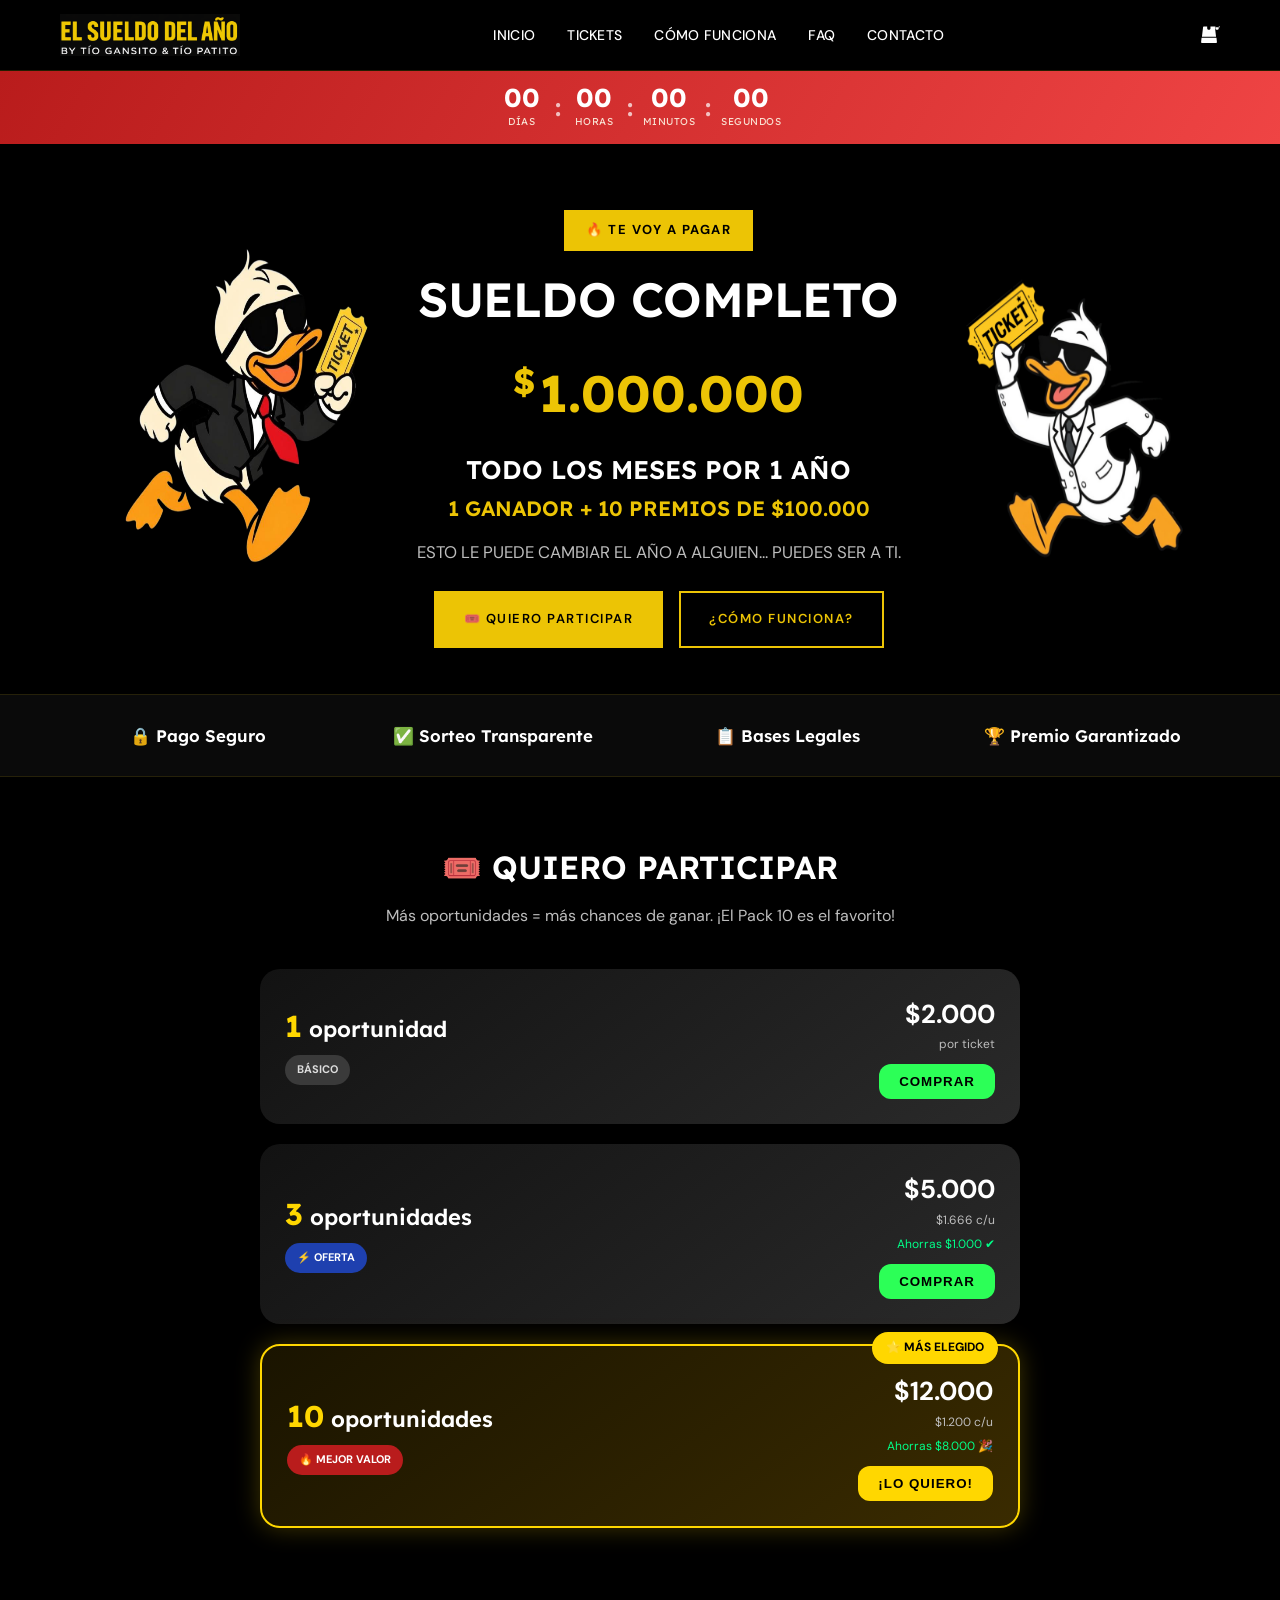
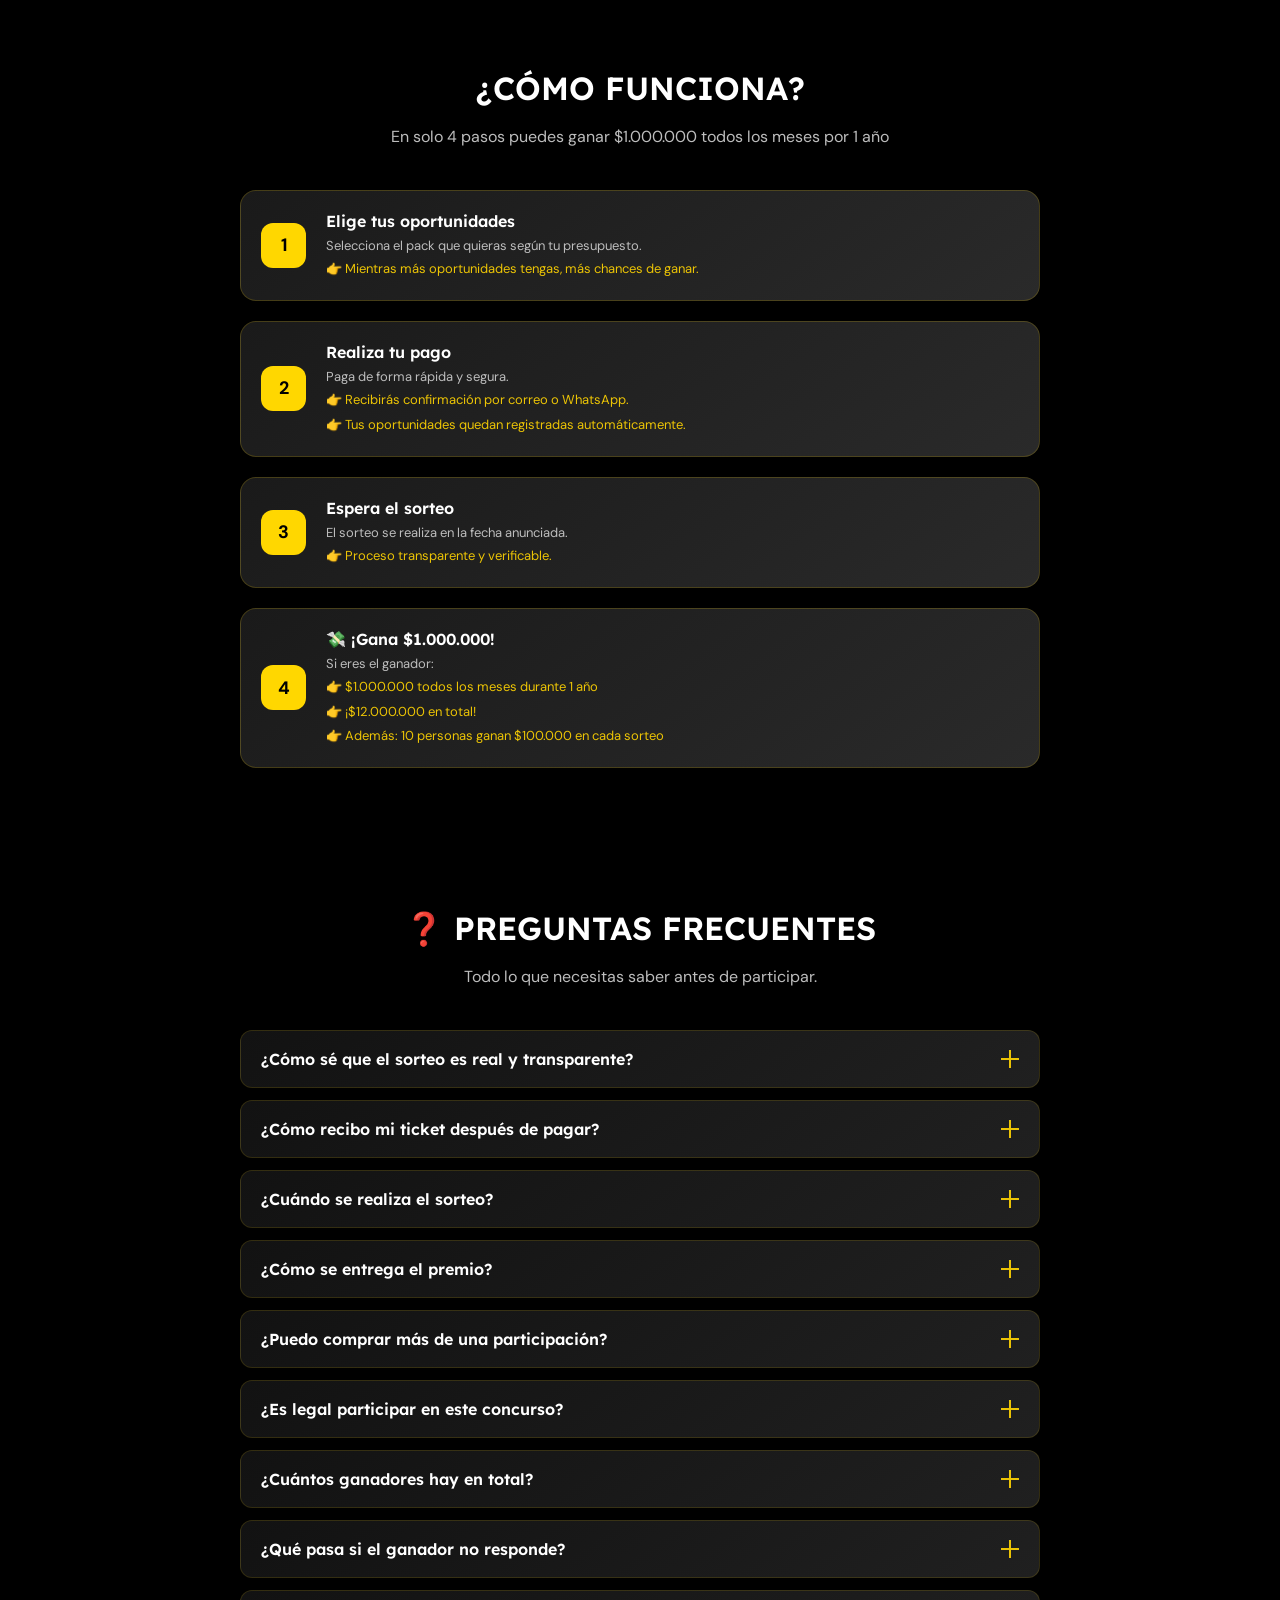
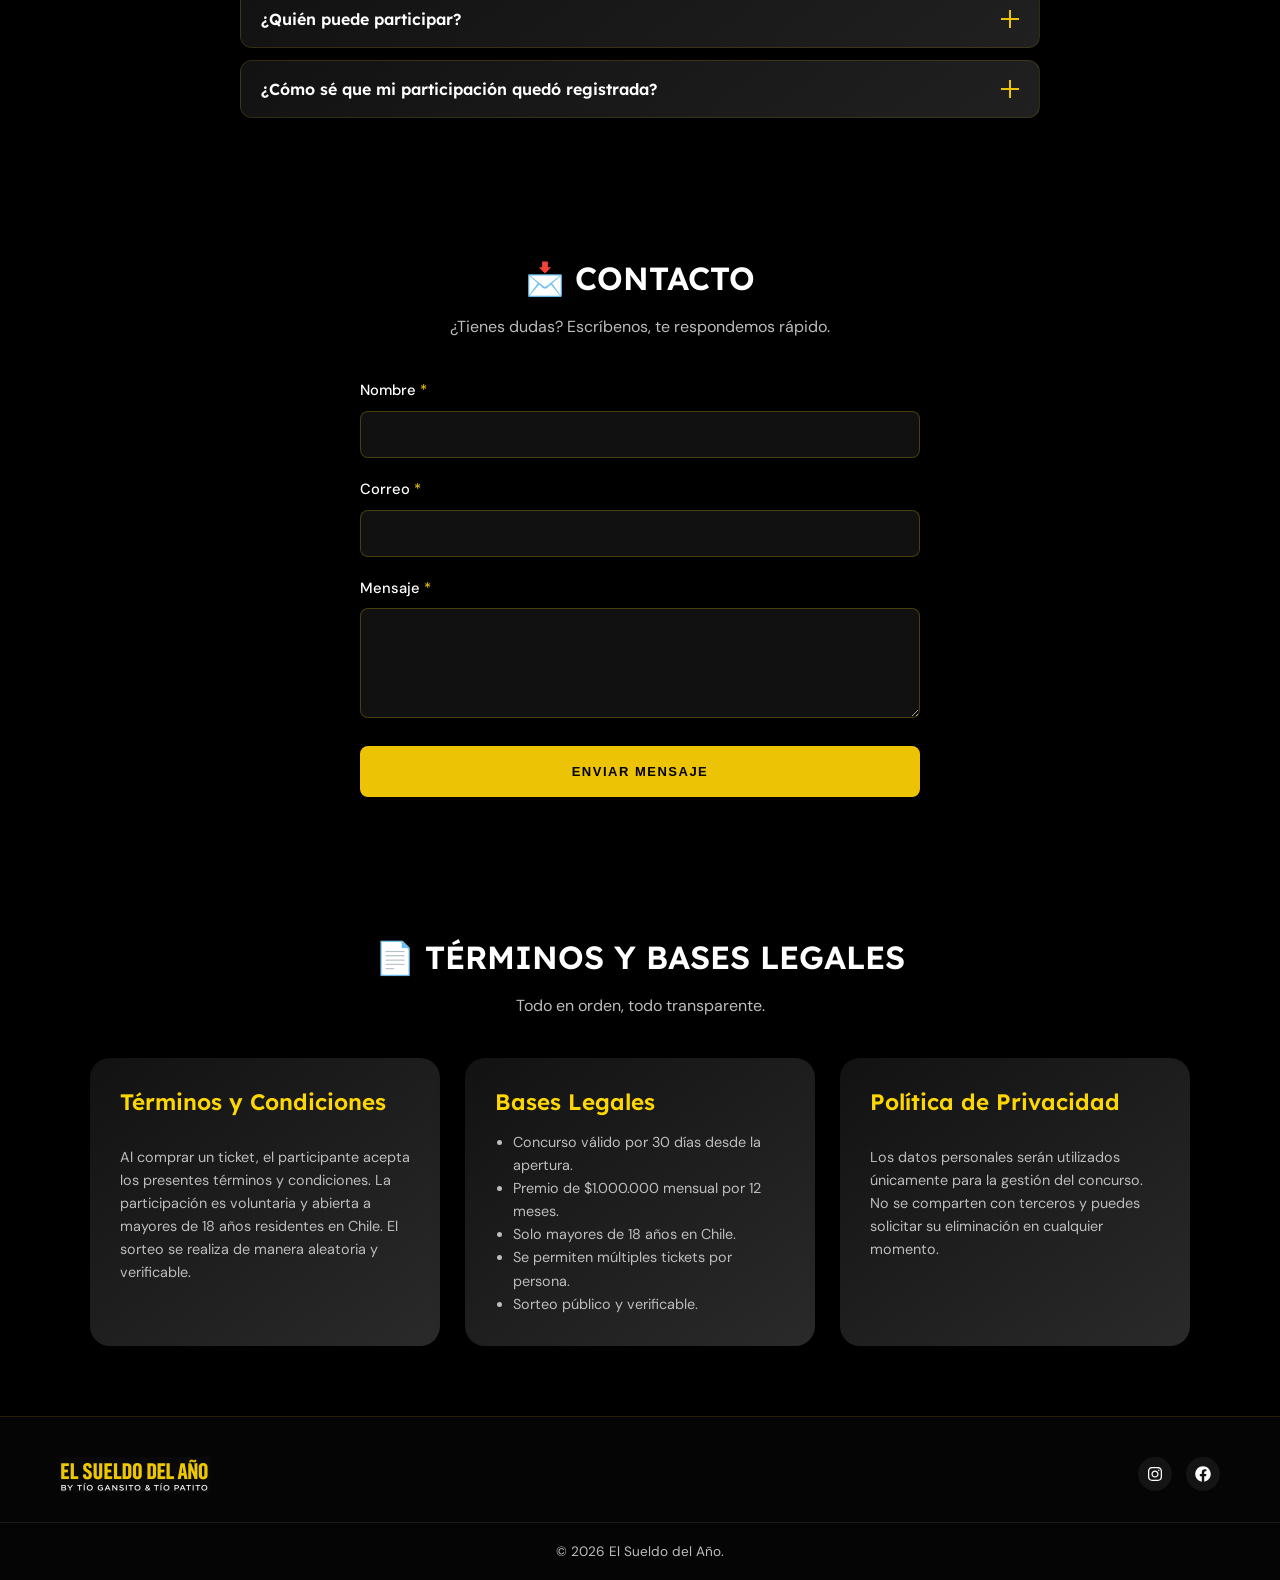
==== index.html @ c112b545 "Add static HTML clone of patoganso.cl homepage Recreates the WordPress/Elementor site (logo, mascot," ====
<!DOCTYPE html>
<html lang="es-CL">
<head>
<meta charset="UTF-8">
<meta name="viewport" content="width=device-width, initial-scale=1.0">
<title>Inicio - El Sueldo del Año | Pato Ganso</title>
<meta name="description" content="🔥 TE VOY A PAGAR SUELDO COMPLETO $1.000.000 TODOS LOS MESES POR 1 AÑO. 1 GANADOR + 10 PREMIOS DE $100.000. ESTO LE PUEDE CAMBIAR EL AÑO A ALGUIEN... PUEDES SER TÚ.">
<link rel="icon" type="image/png" sizes="32x32" href="assets/img/favicon-32.png">
<link rel="icon" type="image/png" sizes="192x192" href="assets/img/favicon.png">
<link rel="apple-touch-icon" href="assets/img/favicon.png">
<link rel="preconnect" href="https://fonts.googleapis.com">
<link rel="preconnect" href="https://fonts.gstatic.com" crossorigin>
<link href="https://fonts.googleapis.com/css2?family=DM+Sans:wght@400;500;700&family=Lexend:wght@600;700;800&display=swap" rel="stylesheet">
<link rel="stylesheet" href="assets/css/style.css">
</head>
<body>

<a class="skip-link" href="#content">Ir al contenido</a>

<div class="site" id="page">

<header class="site-header" id="masthead">
  <div class="header-inner ast-container">
    <div class="site-branding">
      <a href="#inicio" class="custom-logo-link" rel="home" aria-current="page">
        <img src="assets/img/logo.png" width="180" height="42" class="custom-logo" alt="Pato Ganso - El Sueldo del Año">
      </a>
    </div>

    <nav class="site-navigation" id="primary-navigation" aria-label="Navegación del sitio principal">
      <ul class="main-header-menu" id="primary-menu">
        <li><a href="#inicio" class="menu-link">Inicio</a></li>
        <li><a href="#ticket" class="menu-link">Tickets</a></li>
        <li><a href="#comofunciona" class="menu-link">Cómo funciona</a></li>
        <li><a href="#faq" class="menu-link">FAQ</a></li>
        <li><a href="#contacto" class="menu-link">Contacto</a></li>
      </ul>
    </nav>

    <div class="header-actions">
      <a href="#ticket" class="cart-container" aria-label="Ver carrito">
        <svg viewBox="0 0 100 100" class="cart-icon" aria-hidden="true"><path d="M84 62l2 20c0 1-.3 2-1 3-.8.8-1.7 1.2-2.8 1.2H18c-1.1 0-2-.4-2.8-1.2-.7-.9-1-1.9-1-3l2-20h67.8zM77 15l5 43H18l5-43c.1-1 .5-1.7 1.2-2.4.7-.6 1.5-.9 2.5-.9h15v7.5c0 2 .7 3.8 2.2 5.3 1.5 1.5 3.2 2.2 5.3 2.2 2 0 3.8-.7 5.3-2.2 1.5-1.5 2.2-3.2 2.2-5.3v-7.5h22.5v7.5c0 2 .7 3.8 2.2 5.3 1.5 1.5 3.2 2.2 5.3 2.2s3.8-.7 5.3-2.2c1.4-1.5 2.2-3.2 2.2-5.3v-7.5h15c1 0 1.8.3 2.5.9.6.7 1 1.4 1.1 2.4z"/></svg>
      </a>
      <button type="button" class="menu-toggle" id="menu-toggle" aria-expanded="false" aria-label="Alternar menú principal" aria-controls="primary-menu">
        <span class="bar"></span><span class="bar"></span><span class="bar"></span>
      </button>
    </div>
  </div>
</header>

<div id="content" class="site-content">

  <!-- COUNTDOWN STRIP -->
  <section class="countdown-strip" id="inicio">
    <div class="countdown-wrapper" data-due-date="1790514360">
      <div class="cd-item"><span class="cd-num" id="cd-days">00</span><span class="cd-label">Días</span></div>
      <div class="cd-sep">:</div>
      <div class="cd-item"><span class="cd-num" id="cd-hours">00</span><span class="cd-label">Horas</span></div>
      <div class="cd-sep">:</div>
      <div class="cd-item"><span class="cd-num" id="cd-minutes">00</span><span class="cd-label">Minutos</span></div>
      <div class="cd-sep">:</div>
      <div class="cd-item"><span class="cd-num" id="cd-seconds">00</span><span class="cd-label">Segundos</span></div>
    </div>
  </section>

  <!-- HERO -->
  <section class="hero">
    <div class="hero-inner ast-container">
      <div class="hero-mascot">
        <img src="assets/img/mascot-duck.png" alt="Tío Patito, mascota de Pato Ganso" loading="eager" width="450" height="450">
      </div>
      <div class="hero-copy">
        <a href="#ticket" class="pill-btn">🔥 TE VOY A PAGAR</a>
        <h1 class="hero-title">SUELDO COMPLETO</h1>
        <div class="hero-counter">
          <span class="prefix">$</span><span class="counter-number" id="hero-counter" data-to="1000000">0</span>
        </div>
        <h2 class="hero-sub">TODO LOS MESES POR 1 AÑO</h2>
        <h2 class="hero-sub hero-accent">1 GANADOR + 10 PREMIOS DE $100.000</h2>
        <p class="hero-tagline">ESTO LE PUEDE CAMBIAR EL AÑO A ALGUIEN... PUEDES SER A TI.</p>
        <div class="hero-buttons">
          <a href="#ticket" class="btn btn-primary">🎟️ QUIERO PARTICIPAR</a>
          <a href="#comofunciona" class="btn btn-outline">¿cómo funciona?</a>
        </div>
      </div>
      <div class="hero-ticket-img">
        <img src="assets/img/ticket-graphic.png" alt="Ticket de participación El Sueldo del Año" width="380" height="380">
      </div>
    </div>
  </section>

  <!-- TRUST BADGES -->
  <section class="trust-badges">
    <div class="ast-container trust-grid">
      <div class="trust-item"><h3>🔒 Pago Seguro</h3></div>
      <div class="trust-item"><h3>✅ Sorteo Transparente</h3></div>
      <div class="trust-item"><h3>📋 Bases Legales</h3></div>
      <div class="trust-item"><h3>🏆 Premio Garantizado</h3></div>
    </div>
  </section>

  <span class="anchor" id="ticket"></span>

  <!-- PRICING / PACKS -->
  <section class="packs-section">
    <div class="ast-container">
      <h2 class="section-title">🎟️ QUIERO PARTICIPAR</h2>
      <p class="section-sub">Más oportunidades = más chances de ganar. ¡El Pack 10 es el favorito!</p>

      <div class="container packs-container">
        <a href="#ticket" class="card-link" data-pack="1" data-price="2000">
          <div class="card">
            <div class="left">
              <h2><span>1</span> oportunidad</h2>
              <div class="badge basic">BÁSICO</div>
            </div>
            <div class="right">
              <div class="price">$2.000</div>
              <div class="sub">por ticket</div>
              <button type="button">COMPRAR</button>
            </div>
          </div>
        </a>

        <a href="#ticket" class="card-link" data-pack="3" data-price="5000">
          <div class="card">
            <div class="left">
              <h2><span>3</span> oportunidades</h2>
              <div class="badge offer">⚡ OFERTA</div>
            </div>
            <div class="right">
              <div class="price">$5.000</div>
              <div class="sub">$1.666 c/u</div>
              <div class="save">Ahorras $1.000 ✔</div>
              <button type="button">COMPRAR</button>
            </div>
          </div>
        </a>

        <a href="#ticket" class="card-link" data-pack="10" data-price="12000">
          <div class="card highlight">
            <div class="top-label">⭐ MÁS ELEGIDO</div>
            <div class="left">
              <h2><span>10</span> oportunidades</h2>
              <div class="badge best">🔥 MEJOR VALOR</div>
            </div>
            <div class="right">
              <div class="price">$12.000</div>
              <div class="sub">$1.200 c/u</div>
              <div class="save">Ahorras $8.000 🎉</div>
              <button type="button" class="yellow">¡LO QUIERO!</button>
            </div>
          </div>
        </a>
      </div>
    </div>
  </section>

  <span class="anchor" id="comofunciona"></span>

  <!-- HOW IT WORKS -->
  <section class="how-section">
    <div class="ast-container">
      <h2 class="section-title">¿CÓMO FUNCIONA?</h2>
      <p class="section-sub">En solo 4 pasos puedes ganar $1.000.000 todos los meses por 1 año</p>

      <div class="steps-container">
        <div class="step">
          <div class="step-number">1</div>
          <div class="step-content">
            <h3>Elige tus oportunidades</h3>
            <p>Selecciona el pack que quieras según tu presupuesto.</p>
            <span>👉 Mientras más oportunidades tengas, más chances de ganar.</span>
          </div>
        </div>
        <div class="step">
          <div class="step-number">2</div>
          <div class="step-content">
            <h3>Realiza tu pago</h3>
            <p>Paga de forma rápida y segura.</p>
            <span>👉 Recibirás confirmación por correo o WhatsApp.</span>
            <span>👉 Tus oportunidades quedan registradas automáticamente.</span>
          </div>
        </div>
        <div class="step">
          <div class="step-number">3</div>
          <div class="step-content">
            <h3>Espera el sorteo</h3>
            <p>El sorteo se realiza en la fecha anunciada.</p>
            <span>👉 Proceso transparente y verificable.</span>
          </div>
        </div>
        <div class="step">
          <div class="step-number">4</div>
          <div class="step-content">
            <h3>💸 ¡Gana $1.000.000!</h3>
            <p>Si eres el ganador:</p>
            <span>👉 $1.000.000 todos los meses durante 1 año</span>
            <span>👉 ¡$12.000.000 en total!</span>
            <span>👉 Además: 10 personas ganan $100.000 en cada sorteo</span>
          </div>
        </div>
      </div>
    </div>
  </section>

  <span class="anchor" id="faq"></span>

  <!-- FAQ -->
  <section class="faq-section">
    <div class="ast-container">
      <h2 class="section-title">❓ PREGUNTAS FRECUENTES</h2>
      <p class="section-sub">Todo lo que necesitas saber antes de participar.</p>

      <div class="faq-wrapper" id="faq-wrapper">

        <div class="faq-item">
          <button class="faq-question" aria-expanded="false">
            <span>¿Cómo sé que el sorteo es real y transparente?</span>
            <span class="faq-icon"></span>
          </button>
          <div class="faq-answer">
            <p>El sorteo se realizará en vivo y será transmitido públicamente.</p>
            <ul>
              <li>Podrás verlo en tiempo real a través de Instagram Live.</li>
              <li>Se utilizará una plataforma de sorteos para asegurar un proceso transparente, aleatorio y verificable.</li>
            </ul>
          </div>
        </div>

        <div class="faq-item">
          <button class="faq-question" aria-expanded="false">
            <span>¿Cómo recibo mi ticket después de pagar?</span>
            <span class="faq-icon"></span>
          </button>
          <div class="faq-answer">
            <p>Una vez realizado el pago:</p>
            <ul>
              <li>Recibirás una confirmación por correo o WhatsApp.</li>
              <li>Tus oportunidades quedarán registradas automáticamente para el sorteo.</li>
            </ul>
          </div>
        </div>

        <div class="faq-item">
          <button class="faq-question" aria-expanded="false">
            <span>¿Cuándo se realiza el sorteo?</span>
            <span class="faq-icon"></span>
          </button>
          <div class="faq-answer">
            <p>El sorteo se realizará en la fecha anunciada en la página.</p>
            <ul><li>Siempre será informado con anticipación.</li></ul>
          </div>
        </div>

        <div class="faq-item">
          <button class="faq-question" aria-expanded="false">
            <span>¿Cómo se entrega el premio?</span>
            <span class="faq-icon"></span>
          </button>
          <div class="faq-answer">
            <p>El ganador será contactado directamente.</p>
            <ul><li>El pago se realizará de forma segura mediante transferencia bancaria.</li></ul>
          </div>
        </div>

        <div class="faq-item">
          <button class="faq-question" aria-expanded="false">
            <span>¿Puedo comprar más de una participación?</span>
            <span class="faq-icon"></span>
          </button>
          <div class="faq-answer">
            <p>Sí, puedes adquirir todas las oportunidades que quieras.</p>
            <ul><li>Mientras más participes, más chances tienes de ganar.</li></ul>
          </div>
        </div>

        <div class="faq-item">
          <button class="faq-question" aria-expanded="false">
            <span>¿Es legal participar en este concurso?</span>
            <span class="faq-icon"></span>
          </button>
          <div class="faq-answer">
            <p>Sí, este es un concurso promocional con bases y condiciones publicadas.</p>
            <ul><li>Puedes revisarlas en la sección de "Bases Legales".</li></ul>
          </div>
        </div>

        <div class="faq-item">
          <button class="faq-question" aria-expanded="false">
            <span>¿Cuántos ganadores hay en total?</span>
            <span class="faq-icon"></span>
          </button>
          <div class="faq-answer">
            <p>Hay 1 ganador principal que recibe $1.000.000 mensuales por 1 año.</p>
            <ul><li>Y además, 10 ganadores de $100.000 por sorteo.</li></ul>
          </div>
        </div>

        <div class="faq-item">
          <button class="faq-question" aria-expanded="false">
            <span>¿Qué pasa si el ganador no responde?</span>
            <span class="faq-icon"></span>
          </button>
          <div class="faq-answer">
            <p>El ganador seguirá siendo válido aunque no responda de inmediato.</p>
            <ul>
              <li>Se intentará contactar por los medios registrados (correo o WhatsApp).</li>
              <li>Una vez confirmado, se coordinará la entrega del premio.</li>
            </ul>
          </div>
        </div>

        <div class="faq-item">
          <button class="faq-question" aria-expanded="false">
            <span>¿Quién puede participar?</span>
            <span class="faq-icon"></span>
          </button>
          <div class="faq-answer">
            <p>Pueden participar todas las personas mayores de 18 años dentro de Chile.</p>
          </div>
        </div>

        <div class="faq-item">
          <button class="faq-question" aria-expanded="false">
            <span>¿Cómo sé que mi participación quedó registrada?</span>
            <span class="faq-icon"></span>
          </button>
          <div class="faq-answer">
            <p>Recibirás una confirmación por correo o WhatsApp.</p>
            <ul><li>Esto asegura que tus oportunidades fueron registradas correctamente.</li></ul>
          </div>
        </div>

      </div>
    </div>
  </section>

  <span class="anchor" id="contacto"></span>

  <!-- CONTACT -->
  <section class="contact-section">
    <div class="ast-container">
      <h2 class="section-title">📩 CONTACTO</h2>
      <p class="section-sub">¿Tienes dudas? Escríbenos, te respondemos rápido.</p>

      <form class="contact-form" id="contact-form" novalidate>
        <p class="form-message" id="form-message" hidden></p>

        <div class="form-row">
          <label for="cf-name">Nombre <span class="required">*</span></label>
          <input type="text" id="cf-name" name="nombre" required maxlength="100">
          <span class="field-error">Este campo es obligatorio.</span>
        </div>

        <div class="form-row">
          <label for="cf-email">Correo <span class="required">*</span></label>
          <input type="email" id="cf-email" name="correo" required>
          <span class="field-error">Este campo es obligatorio.</span>
        </div>

        <div class="form-row">
          <label for="cf-message">Mensaje <span class="required">*</span></label>
          <textarea id="cf-message" name="mensaje" rows="4" required></textarea>
          <span class="field-error">Este campo es obligatorio.</span>
        </div>

        <button type="submit" class="btn btn-primary submit-btn">Enviar mensaje</button>
      </form>
    </div>
  </section>

  <!-- LEGAL -->
  <section class="legal-section-wrap">
    <div class="ast-container">
      <h2 class="section-title">📄 TÉRMINOS Y BASES LEGALES</h2>
      <p class="section-sub">Todo en orden, todo transparente.</p>

      <div class="legal-section">
        <div class="legal-container">
          <div class="legal-card">
            <h3>Términos y Condiciones</h3>
            <p>Al comprar un ticket, el participante acepta los presentes términos y condiciones. La participación es voluntaria y abierta a mayores de 18 años residentes en Chile. El sorteo se realiza de manera aleatoria y verificable.</p>
          </div>

          <div class="legal-card">
            <h3>Bases Legales</h3>
            <ul>
              <li>Concurso válido por 30 días desde la apertura.</li>
              <li>Premio de $1.000.000 mensual por 12 meses.</li>
              <li>Solo mayores de 18 años en Chile.</li>
              <li>Se permiten múltiples tickets por persona.</li>
              <li>Sorteo público y verificable.</li>
            </ul>
          </div>

          <div class="legal-card">
            <h3>Política de Privacidad</h3>
            <p>Los datos personales serán utilizados únicamente para la gestión del concurso. No se comparten con terceros y puedes solicitar su eliminación en cualquier momento.</p>
          </div>
        </div>
      </div>
    </div>
  </section>

</div><!-- #content -->

<footer class="site-footer" id="colophon">
  <div class="footer-inner ast-container">
    <div class="footer-logo">
      <img src="assets/img/logo.png" alt="Pato Ganso - El Sueldo del Año" width="150" height="35">
    </div>
    <div class="footer-social">
      <a href="#" aria-label="Instagram" class="social-icon instagram" rel="noopener noreferrer">
        <svg viewBox="0 0 448 512" aria-hidden="true"><path d="M224.1 141c-63.6 0-114.9 51.3-114.9 114.9s51.3 114.9 114.9 114.9S339 319.5 339 255.9 287.7 141 224.1 141zm0 189.6c-41.1 0-74.7-33.5-74.7-74.7s33.5-74.7 74.7-74.7 74.7 33.5 74.7 74.7-33.6 74.7-74.7 74.7zm146.4-194.3c0 14.9-12 26.8-26.8 26.8-14.9 0-26.8-12-26.8-26.8s12-26.8 26.8-26.8 26.8 12 26.8 26.8zm76.1 27.2c-1.7-35.9-9.9-67.7-36.2-93.9-26.2-26.2-58-34.4-93.9-36.2-37-2.1-147.9-2.1-184.9 0-35.8 1.7-67.6 9.9-93.9 36.1s-34.4 58-36.2 93.9c-2.1 37-2.1 147.9 0 184.9 1.7 35.9 9.9 67.7 36.2 93.9s58 34.4 93.9 36.2c37 2.1 147.9 2.1 184.9 0 35.9-1.7 67.7-9.9 93.9-36.2 26.2-26.2 34.4-58 36.2-93.9 2.1-37 2.1-147.8 0-184.8zM398.8 388c-7.8 19.6-22.9 34.7-42.6 42.6-29.5 11.7-99.5 9-132.1 9s-102.7 2.6-132.1-9c-19.6-7.8-34.7-22.9-42.6-42.6-11.7-29.5-9-99.5-9-132.1s-2.6-102.7 9-132.1c7.8-19.6 22.9-34.7 42.6-42.6 29.5-11.7 99.5-9 132.1-9s102.7-2.6 132.1 9c19.6 7.8 34.7 22.9 42.6 42.6 11.7 29.5 9 99.5 9 132.1s2.7 102.7-9 132.1z"/></svg>
      </a>
      <a href="#" aria-label="Facebook" class="social-icon facebook" rel="noopener noreferrer">
        <svg viewBox="0 0 512 512" aria-hidden="true"><path d="M504 256C504 119 393 8 256 8S8 119 8 256c0 123.78 90.69 226.38 209.25 245V327.69h-63V256h63v-54.64c0-62.15 37-96.48 93.67-96.48 27.14 0 55.52 4.84 55.52 4.84v61h-31.28c-30.8 0-40.41 19.12-40.41 38.73V256h68.78l-11 71.69h-57.78V501C413.31 482.38 504 379.78 504 256z"/></svg>
      </a>
    </div>
  </div>
  <div class="footer-below">
    <p>&copy; 2026 El Sueldo del Año.</p>
  </div>
</footer>

</div><!-- #page -->

<button id="scroll-top" class="scroll-top" aria-label="Volver arriba" hidden>
  <svg viewBox="0 0 24 14" aria-hidden="true"><path d="M1 13l11-11 11 11" stroke="currentColor" stroke-width="2.5" fill="none" stroke-linecap="round" stroke-linejoin="round"/></svg>
</button>

<div class="mobile-overlay" id="mobile-overlay"></div>

<script src="assets/js/main.js"></script>
</body>
</html>
---- assets/css/style.css ----
/* =========================================================
   Pato Ganso — El Sueldo del Año
   Recreación estática (colores/fuentes/estructura reales del sitio)
   ========================================================= */

:root{
  --gold: #ecc405;
  --gold-bright: #ffd700;
  --navy: #0F172A;
  --bg: #000000;
  --white: #ffffff;
  --muted: #bdbdbd;
  --green: #00ff88;
  --card-grad: linear-gradient(145deg, #121212, #2a2a2a);
  --font-heading: 'Lexend', sans-serif;
  --font-body: 'DM Sans', sans-serif;
  --container-w: 1200px;
}

*, *::before, *::after{ box-sizing: border-box; }

html{ scroll-behavior: smooth; }

body{
  margin: 0;
  background: var(--bg);
  color: var(--white);
  font-family: var(--font-body);
  font-size: 16px;
  line-height: 1.6;
  overflow-x: hidden;
}

img{ max-width: 100%; display: block; }

a{ color: var(--gold); text-decoration: none; }
a:hover{ color: var(--gold-bright); }

h1, h2, h3, h4{
  font-family: var(--font-heading);
  font-weight: 600;
  line-height: 1.25;
  margin: 0 0 .5em;
}

.ast-container{
  max-width: var(--container-w);
  margin: 0 auto;
  padding: 0 20px;
}

.skip-link{
  position: absolute;
  left: -9999px;
  top: 0;
  background: var(--gold);
  color: #000;
  padding: 10px 16px;
  z-index: 10000;
}
.skip-link:focus{ left: 10px; top: 10px; }

.anchor{ display: block; position: relative; top: -90px; visibility: hidden; }

/* ============ HEADER ============ */
.site-header{
  position: sticky;
  top: 0;
  z-index: 1001;
  background: rgba(0,0,0,0.85);
  backdrop-filter: saturate(150%) blur(8px);
  border-bottom: 1px solid rgba(236,196,5,0.15);
  transition: background .2s ease, box-shadow .2s ease;
}
.site-header.scrolled{
  background: rgba(0,0,0,0.97);
  box-shadow: 0 4px 20px rgba(0,0,0,0.5);
}

.header-inner{
  display: flex;
  align-items: center;
  justify-content: space-between;
  gap: 20px;
  padding-top: 14px;
  padding-bottom: 14px;
}

.custom-logo{ width: 180px; height: auto; }

.site-navigation .main-header-menu{
  list-style: none;
  display: flex;
  gap: 28px;
  margin: 0;
  padding: 0;
}
.menu-link{
  color: var(--white);
  font-weight: 500;
  font-size: 14px;
  letter-spacing: .3px;
  text-transform: uppercase;
  position: relative;
  padding: 6px 2px;
}
.menu-link::after{
  content: "";
  position: absolute;
  left: 0; right: 0; bottom: -2px;
  height: 2px;
  background: var(--gold);
  transform: scaleX(0);
  transform-origin: left;
  transition: transform .25s ease;
}
.menu-link:hover{ color: var(--gold); }
.menu-link:hover::after{ transform: scaleX(1); }

.header-actions{ display: flex; align-items: center; gap: 18px; }
.cart-container{ width: 22px; height: 22px; display: inline-flex; }
.cart-icon{ width: 22px; height: 22px; fill: var(--white); }
.cart-container:hover .cart-icon{ fill: var(--gold); }

.menu-toggle{
  display: none;
  flex-direction: column;
  justify-content: center;
  gap: 5px;
  width: 30px;
  height: 24px;
  background: none;
  border: none;
  cursor: pointer;
  padding: 0;
  position: relative;
  z-index: 1002;
}
.menu-toggle .bar{
  display: block;
  height: 2px;
  width: 100%;
  background: var(--white);
  transition: transform .25s ease, opacity .25s ease;
}
.menu-toggle[aria-expanded="true"] .bar:nth-child(1){ transform: translateY(7px) rotate(45deg); }
.menu-toggle[aria-expanded="true"] .bar:nth-child(2){ opacity: 0; }
.menu-toggle[aria-expanded="true"] .bar:nth-child(3){ transform: translateY(-7px) rotate(-45deg); }

/* ============ COUNTDOWN STRIP ============ */
.countdown-strip{
  background: linear-gradient(120deg, #b91c1c, #ef4444);
  padding: 14px 20px;
  text-align: center;
}
.countdown-wrapper{
  display: inline-flex;
  align-items: center;
  gap: 10px;
  font-family: var(--font-heading);
}
.cd-item{ display: flex; flex-direction: column; align-items: center; min-width: 46px; }
.cd-num{ font-size: 26px; font-weight: 700; line-height: 1; color: #fff; }
.cd-label{ font-size: 10px; text-transform: uppercase; letter-spacing: .5px; color: #ffe; opacity: .85; margin-top: 3px; }
.cd-sep{ font-size: 24px; font-weight: 700; color: #fff; opacity: .7; }

/* ============ HERO ============ */
.hero{ padding: 60px 0 40px; }
.hero-inner{
  display: grid;
  grid-template-columns: .9fr 1.3fr .8fr;
  align-items: center;
  gap: 20px;
}
.hero-mascot img{ margin: 0 auto; }
.hero-ticket-img img{ margin: 0 auto; }
.hero-copy{ text-align: center; }

.pill-btn{
  display: inline-block;
  background: var(--gold);
  color: #000;
  font-weight: 700;
  font-size: 13px;
  letter-spacing: 1.5px;
  text-transform: uppercase;
  padding: 10px 22px;
  border-radius: 0;
  margin-bottom: 18px;
}
.pill-btn:hover{ background: var(--gold-bright); color: #000; }

.hero-title{
  font-size: 3rem;
  color: var(--white);
  letter-spacing: -0.5px;
}

.hero-counter{
  font-family: var(--font-heading);
  font-size: 3.2rem;
  font-weight: 700;
  color: var(--gold);
  margin: 8px 0 18px;
}
.hero-counter .prefix{ font-size: 2.2rem; vertical-align: top; margin-right: 4px; }

.hero-sub{ font-size: 1.6rem; color: var(--white); margin-bottom: 10px; }
.hero-accent{ color: var(--gold); font-size: 1.3rem; }

.hero-tagline{
  max-width: 520px;
  margin: 18px auto 26px;
  color: var(--muted);
  font-size: 1.05rem;
}

.hero-buttons{
  display: flex;
  gap: 16px;
  justify-content: center;
  flex-wrap: wrap;
}

.btn{
  display: inline-block;
  padding: 16px 28px;
  font-weight: 600;
  font-size: 13px;
  letter-spacing: 1.5px;
  text-transform: uppercase;
  border: 2px solid var(--gold);
  cursor: pointer;
  transition: all .2s ease;
}
.btn-primary{ background: var(--gold); color: #000; }
.btn-primary:hover{ background: var(--gold-bright); color: #000; border-color: var(--gold-bright); }
.btn-outline{ background: transparent; color: var(--gold); }
.btn-outline:hover{ background: var(--gold); color: #000; }

/* ============ TRUST BADGES ============ */
.trust-badges{
  padding: 30px 0;
  background: #0a0a0a;
  border-top: 1px solid rgba(236,196,5,0.12);
  border-bottom: 1px solid rgba(236,196,5,0.12);
}
.trust-grid{
  display: grid;
  grid-template-columns: repeat(4, 1fr);
  gap: 20px;
  text-align: center;
}
.trust-item h3{
  font-size: 1.05rem;
  margin: 0;
  color: var(--white);
}

/* ============ SECTION TITLES ============ */
.section-title{
  text-align: center;
  font-size: 2rem;
  color: var(--white);
}
.section-sub{
  text-align: center;
  color: var(--muted);
  max-width: 620px;
  margin: 0 auto 40px;
  font-size: 1rem;
}

.packs-section, .how-section, .faq-section, .contact-section, .legal-section-wrap{
  padding: 70px 0;
}

/* ============ PRICING CARDS ============ */
.packs-container{
  display: flex;
  flex-direction: column;
  gap: 20px;
  max-width: 760px;
  margin: 0 auto;
}

.card-link{ color: inherit; display: block; }

.card{
  background: var(--card-grad);
  border-radius: 20px;
  padding: 25px;
  display: flex;
  justify-content: space-between;
  align-items: center;
  position: relative;
  transition: .3s;
  box-shadow: 0 10px 25px rgba(0,0,0,0.3);
}
.card-link:hover .card{ transform: translateY(-3px) scale(1.01); }

.card .left h2{ margin: 0; font-size: 22px; color: #fff; }
.card .left h2 span{ color: var(--gold-bright); font-size: 30px; font-weight: bold; }

.card .right{ text-align: right; }
.card .price{ font-size: 26px; font-weight: bold; color: #fff; }
.card .sub{ font-size: 12px; color: #bdbdbd; }
.card .save{ color: var(--green); font-size: 12px; margin-top: 5px; }

.card button{
  margin-top: 10px;
  background: #2cff57;
  color: #000;
  border: none;
  padding: 10px 20px;
  border-radius: 12px;
  font-weight: bold;
  cursor: pointer;
  letter-spacing: 1px;
  pointer-events: none;
}
.card button.yellow{ background: var(--gold-bright); }

.badge{
  margin-top: 10px;
  font-size: 11px;
  padding: 6px 12px;
  border-radius: 20px;
  display: inline-block;
  font-weight: bold;
}
.badge.basic{ background: #3a3a3a; color: #ddd; }
.badge.offer{ background: #1e40af; color: #fff; }
.badge.best{ background: #b91c1c; color: #fff; }

.card.highlight{
  background: linear-gradient(145deg, #1a1400, #3a2b00);
  border: 2px solid var(--gold-bright);
  box-shadow: 0 0 25px rgba(255, 215, 0, 0.25);
}
.top-label{
  position: absolute;
  top: -14px;
  right: 20px;
  background: var(--gold-bright);
  color: #000;
  padding: 6px 14px;
  border-radius: 20px;
  font-size: 12px;
  font-weight: bold;
}

@media (max-width: 600px){
  .card{ flex-direction: column; align-items: flex-start; gap: 10px; }
  .card .right{ width: 100%; text-align: left; }
  .card button{ width: 100%; }
}

/* ============ HOW IT WORKS ============ */
.steps-container{
  max-width: 800px;
  margin: 0 auto;
  display: flex;
  flex-direction: column;
  gap: 20px;
}
.step{
  background: linear-gradient(145deg, #1a1a1a, #2a2a2a);
  border-radius: 16px;
  padding: 20px;
  display: flex;
  align-items: center;
  gap: 20px;
  box-shadow: 0 10px 25px rgba(0,0,0,0.3);
  transition: .3s;
  border: 1px solid rgba(236,196,5,0.2);
}
.step:hover{
  transform: translateY(-5px);
  border-color: var(--gold);
  box-shadow: 0 10px 25px rgba(236,196,5,0.2);
}
.step-number{
  background: var(--gold-bright);
  color: #000;
  font-weight: bold;
  font-size: 18px;
  width: 45px;
  height: 45px;
  min-width: 45px;
  display: flex;
  align-items: center;
  justify-content: center;
  border-radius: 12px;
}
.step-content h3{ margin: 0; font-size: 16px; color: #fff; }
.step-content p{ margin: 6px 0 0; font-size: 13px; color: #bdbdbd; line-height: 1.4; }
.step-content span{ display: block; font-size: 13px; color: var(--gold); margin-top: 4px; }

@media (max-width: 600px){
  .step{ flex-direction: column; align-items: flex-start; }
}

/* ============ FAQ ============ */
.faq-wrapper{
  max-width: 800px;
  margin: 0 auto;
  display: flex;
  flex-direction: column;
  gap: 12px;
}
.faq-item{
  background: linear-gradient(145deg, #121212, #202020);
  border: 1px solid rgba(236,196,5,0.15);
  border-radius: 12px;
  overflow: hidden;
}
.faq-question{
  width: 100%;
  display: flex;
  align-items: center;
  justify-content: space-between;
  gap: 14px;
  background: none;
  border: none;
  color: #fff;
  font-family: var(--font-heading);
  font-size: 1rem;
  font-weight: 600;
  text-align: left;
  padding: 18px 20px;
  cursor: pointer;
}
.faq-icon{
  position: relative;
  width: 18px;
  height: 18px;
  min-width: 18px;
  flex-shrink: 0;
}
.faq-icon::before, .faq-icon::after{
  content: "";
  position: absolute;
  background: var(--gold);
  transition: transform .25s ease;
}
.faq-icon::before{ top: 50%; left: 0; width: 100%; height: 2px; transform: translateY(-50%); }
.faq-icon::after{ left: 50%; top: 0; width: 2px; height: 100%; transform: translateX(-50%); }
.faq-question[aria-expanded="true"] .faq-icon::after{ transform: translateX(-50%) scaleY(0); }

.faq-answer{
  max-height: 0;
  overflow: hidden;
  transition: max-height .3s ease;
  padding: 0 20px;
  color: var(--muted);
  font-size: .92rem;
}
.faq-answer p{ margin: 0 0 8px; }
.faq-answer ul{ margin: 0 0 14px; padding-left: 20px; }
.faq-item.open .faq-answer{ padding-bottom: 18px; }

/* ============ CONTACT FORM ============ */
.contact-form{
  max-width: 560px;
  margin: 0 auto;
}
.form-row{
  margin-bottom: 20px;
  position: relative;
}
.form-row label{
  display: block;
  margin-bottom: 8px;
  font-weight: 500;
  font-size: .92rem;
}
.required{ color: var(--gold); }
.form-row input,
.form-row textarea{
  width: 100%;
  background: #111;
  border: 1px solid rgba(236,196,5,0.25);
  border-radius: 8px;
  padding: 12px 14px;
  color: #fff;
  font-family: var(--font-body);
  font-size: 16px; /* >=16px avoids iOS Safari auto-zoom on focus */
}
.form-row input:focus,
.form-row textarea:focus{
  outline: none;
  border-color: var(--gold);
}
.field-error{
  display: none;
  color: #ff6b6b;
  font-size: .8rem;
  margin-top: 6px;
}
.form-row.error .field-error{ display: block; }
.form-row.error input,
.form-row.error textarea{ border-color: #ff6b6b; }

.submit-btn{ width: 100%; border-radius: 8px; }
.form-message{
  padding: 12px 16px;
  border-radius: 8px;
  margin-bottom: 20px;
  font-size: .9rem;
}
.form-message.success{ background: rgba(0,255,136,0.1); color: var(--green); border: 1px solid rgba(0,255,136,0.3); }
.form-message.error{ background: rgba(255,107,107,0.1); color: #ff6b6b; border: 1px solid rgba(255,107,107,0.3); }

/* ============ LEGAL ============ */
.legal-container{
  max-width: 1100px;
  margin: auto;
  display: grid;
  grid-template-columns: repeat(3, 1fr);
  gap: 25px;
}
.legal-card{
  background: var(--card-grad);
  padding: 30px;
  border-radius: 20px;
  box-shadow: 0 15px 30px rgba(0,0,0,0.3);
  display: flex;
  flex-direction: column;
  min-height: 260px;
  transition: .3s;
}
.legal-card:hover{ transform: translateY(-6px); }
.legal-card h3{ color: var(--gold-bright); font-size: 1.4rem; margin-bottom: 15px; }
.legal-card p, .legal-card li{ color: var(--muted); font-size: .9rem; line-height: 1.6; }
.legal-card ul{ padding-left: 18px; margin: 0; }

@media (max-width: 900px){
  .legal-container{ grid-template-columns: 1fr; }
}

/* ============ FOOTER ============ */
.site-footer{
  border-top: 1px solid rgba(236,196,5,0.15);
  padding: 40px 0 0;
  background: #050505;
}
.footer-inner{
  display: flex;
  align-items: center;
  justify-content: space-between;
  flex-wrap: wrap;
  gap: 20px;
  padding-bottom: 30px;
}
.footer-logo img{ width: 150px; }
.footer-social{ display: flex; gap: 14px; }
.social-icon{
  width: 34px;
  height: 34px;
  display: inline-flex;
  align-items: center;
  justify-content: center;
  border-radius: 50%;
  background: rgba(255,255,255,0.06);
}
.social-icon svg{ width: 16px; height: 16px; fill: var(--white); }
.social-icon.instagram:hover{ background: #8a3ab9; }
.social-icon.facebook:hover{ background: #557dbc; }

.footer-below{
  border-top: 1px solid rgba(255,255,255,0.08);
  padding: 18px 0;
  text-align: center;
}
.footer-below p{ margin: 0; font-size: .85rem; color: var(--muted); }

/* ============ SCROLL TOP ============ */
.scroll-top{
  position: fixed;
  right: 24px;
  bottom: 24px;
  width: 44px;
  height: 44px;
  border-radius: 50%;
  background: var(--gold);
  border: none;
  color: #000;
  display: flex;
  align-items: center;
  justify-content: center;
  cursor: pointer;
  box-shadow: 0 6px 18px rgba(0,0,0,0.4);
  z-index: 998;
  transition: opacity .2s ease, transform .2s ease;
}
.scroll-top svg{ width: 16px; height: 10px; }
.scroll-top:hover{ background: var(--gold-bright); transform: translateY(-2px); }
.scroll-top[hidden]{ display: none; }

/* ============ RESPONSIVE ============ */
@media (max-width: 980px){
  .hero-inner{ grid-template-columns: 1fr; }
  .hero-mascot img, .hero-ticket-img img{ max-width: 260px; }
  .trust-grid{ grid-template-columns: repeat(2, 1fr); }
}

/* ---- Mobile-first tuning: keep CTA close to the fold ---- */
@media (max-width: 767px){
  .hero{ padding: 32px 0 30px; }
  .hero-inner{ gap: 6px; }
  .hero-mascot{ order: 1; }
  .hero-copy{ order: 2; }
  .hero-ticket-img{ order: 3; }
  .hero-mascot img{ max-width: 170px; margin-bottom: -10px; }
  .hero-ticket-img img{ max-width: 180px; margin-top: 10px; }
  .pill-btn{ margin-bottom: 12px; padding: 9px 18px; font-size: 12px; }
  .hero-title{ font-size: 2.1rem; margin-bottom: .2em; }
  .hero-counter{ font-size: 2.3rem; margin: 4px 0 12px; }
  .hero-sub{ font-size: 1.2rem; margin-bottom: 8px; }
  .hero-accent{ font-size: 1rem; }
  .hero-tagline{ font-size: .92rem; margin: 12px auto 20px; }
  .hero-buttons{ flex-direction: column; width: 100%; gap: 12px; }
  .hero-buttons .btn{ width: 100%; padding: 15px 20px; }

  .trust-badges{ padding: 20px 0; }
  .trust-grid{ gap: 14px 10px; }
  .trust-item h3{ font-size: .85rem; }

  .packs-section, .how-section, .faq-section, .contact-section, .legal-section-wrap{
    padding: 44px 0;
  }
  .section-title{ font-size: 1.5rem; }
  .section-sub{ margin-bottom: 26px; font-size: .92rem; }

  .countdown-strip{ padding: 10px 12px; }
  .cd-num{ font-size: 19px; }
  .cd-label{ font-size: 8.5px; }
  .countdown-wrapper{ gap: 5px; }
  .cd-item{ min-width: 36px; }
}

@media (max-width: 921px){
  .site-navigation{
    position: fixed;
    top: 0;
    right: -320px;
    width: 300px;
    height: 100vh;
    background: #0a0a0a;
    border-left: 1px solid rgba(236,196,5,0.2);
    padding: 90px 30px;
    transition: right .3s ease;
    z-index: 1000;
  }
  .site-navigation.open{ right: 0; }
  .main-header-menu{
    flex-direction: column;
    gap: 22px !important;
  }
  .menu-toggle{ display: flex; }
  .mobile-overlay{
    position: fixed;
    inset: 0;
    background: rgba(0,0,0,0.6);
    z-index: 999;
    opacity: 0;
    pointer-events: none;
    transition: opacity .3s ease;
  }
  .mobile-overlay.open{ opacity: 1; pointer-events: auto; }
}

@media (max-width: 640px){
  .hero-title{ font-size: 2.2rem; }
  .hero-counter{ font-size: 2.4rem; }
  .hero-sub{ font-size: 1.25rem; }
  .hero-accent{ font-size: 1.05rem; }
  .section-title{ font-size: 1.6rem; }
  .cd-num{ font-size: 20px; }
  .countdown-wrapper{ gap: 6px; }
  .cd-item{ min-width: 38px; }
  .trust-grid{ grid-template-columns: 1fr 1fr; }
  .card .left h2{ font-size: 18px; }
  .card .left h2 span{ font-size: 24px; }
}
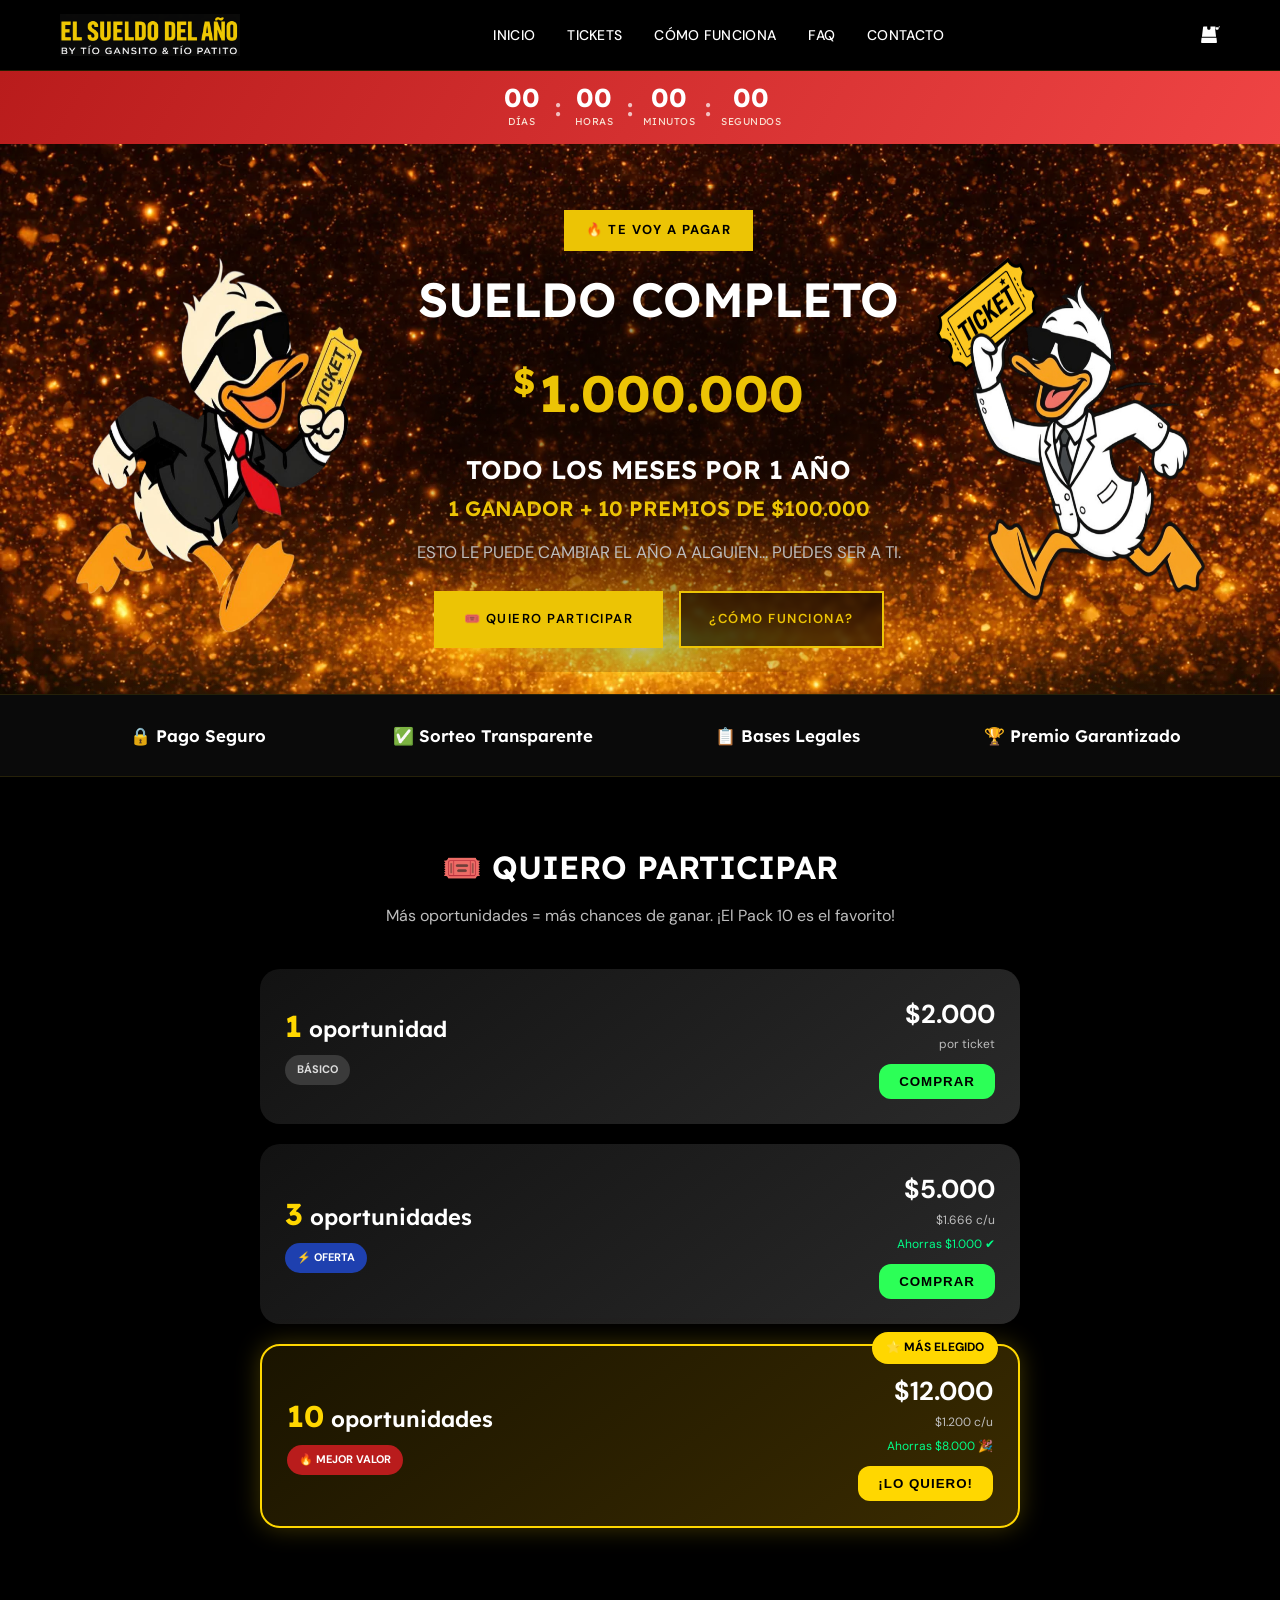
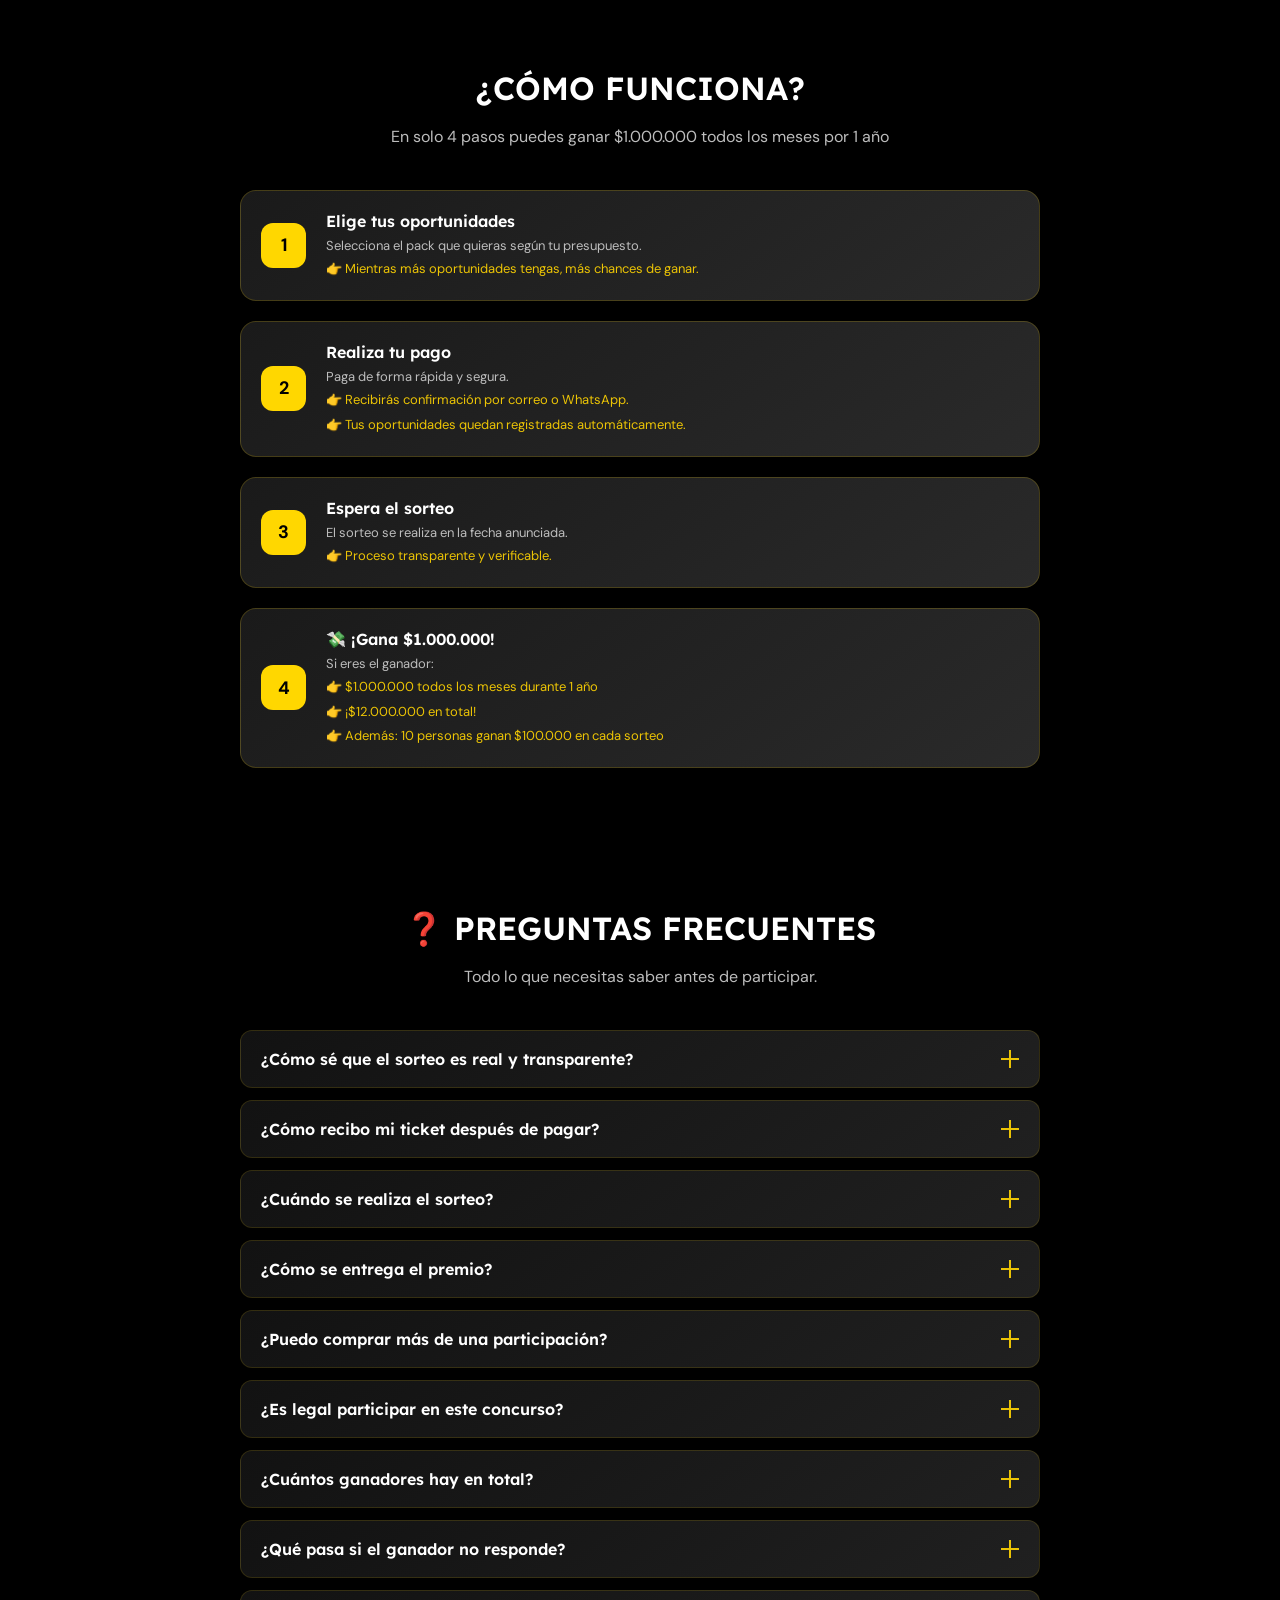
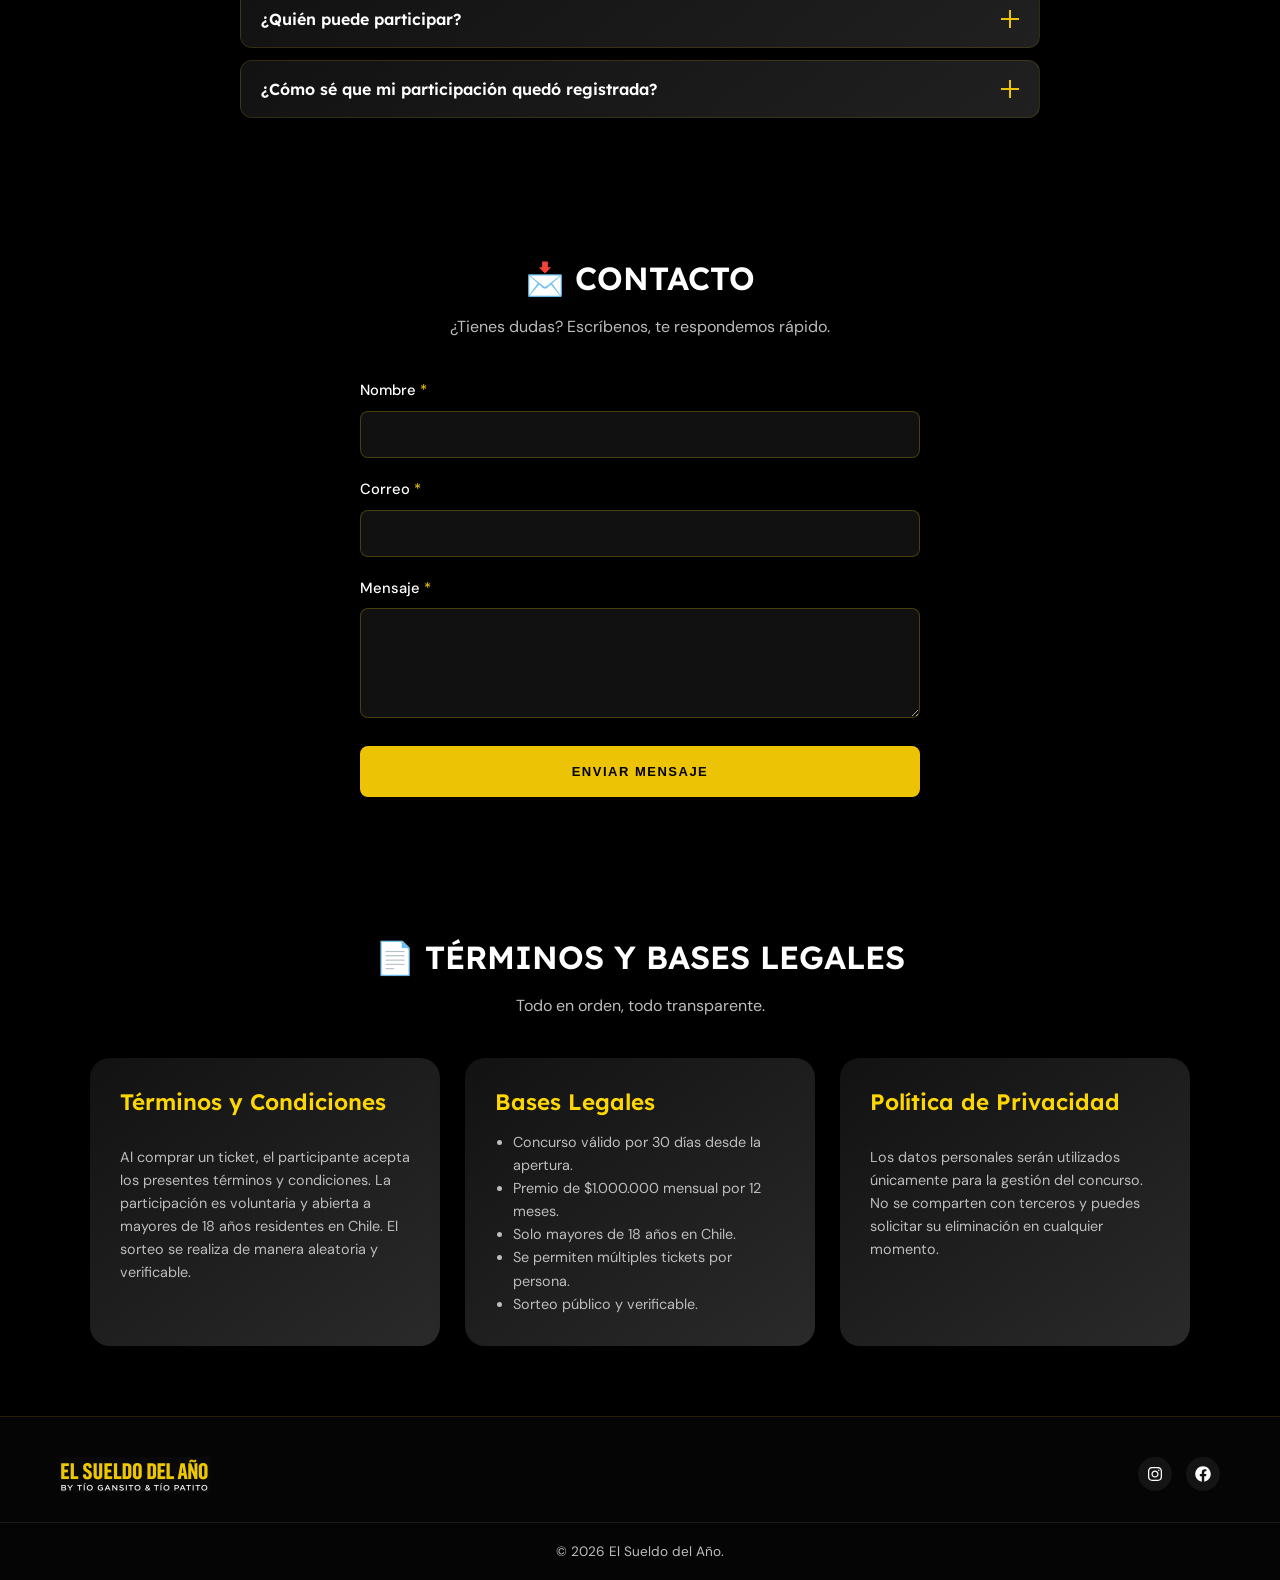
==== commit dcfb9e3f: "Add festive hero background, trim mascot art, fix mobile sizing and reveal motion - Restore the gold" ====
--- a/index.html
+++ b/index.html
@@ -65,11 +65,12 @@
 
   <!-- HERO -->
   <section class="hero">
+    <div class="sparkle-field" id="sparkle-field" aria-hidden="true"></div>
     <div class="hero-inner ast-container">
-      <div class="hero-mascot">
-        <img src="assets/img/mascot-duck.png" alt="Tío Patito, mascota de Pato Ganso" loading="eager" width="450" height="450">
-      </div>
-      <div class="hero-copy">
+      <div class="hero-mascot reveal" data-reveal>
+        <img src="assets/img/mascot-duck-trim.png" alt="Tío Patito, mascota de Pato Ganso" loading="eager" width="450" height="450">
+      </div>
+      <div class="hero-copy reveal" data-reveal>
         <a href="#ticket" class="pill-btn">🔥 TE VOY A PAGAR</a>
         <h1 class="hero-title">SUELDO COMPLETO</h1>
         <div class="hero-counter">
@@ -83,8 +84,8 @@
           <a href="#comofunciona" class="btn btn-outline">¿cómo funciona?</a>
         </div>
       </div>
-      <div class="hero-ticket-img">
-        <img src="assets/img/ticket-graphic.png" alt="Ticket de participación El Sueldo del Año" width="380" height="380">
+      <div class="hero-ticket-img reveal" data-reveal>
+        <img src="assets/img/ticket-graphic-trim.png" alt="Ticket de participación El Sueldo del Año" width="380" height="380">
       </div>
     </div>
   </section>
@@ -92,10 +93,10 @@
   <!-- TRUST BADGES -->
   <section class="trust-badges">
     <div class="ast-container trust-grid">
-      <div class="trust-item"><h3>🔒 Pago Seguro</h3></div>
-      <div class="trust-item"><h3>✅ Sorteo Transparente</h3></div>
-      <div class="trust-item"><h3>📋 Bases Legales</h3></div>
-      <div class="trust-item"><h3>🏆 Premio Garantizado</h3></div>
+      <div class="trust-item reveal" data-reveal><h3><span class="badge-emoji">🔒</span> Pago Seguro</h3></div>
+      <div class="trust-item reveal" data-reveal><h3><span class="badge-emoji">✅</span> Sorteo Transparente</h3></div>
+      <div class="trust-item reveal" data-reveal><h3><span class="badge-emoji">📋</span> Bases Legales</h3></div>
+      <div class="trust-item reveal" data-reveal><h3><span class="badge-emoji">🏆</span> Premio Garantizado</h3></div>
     </div>
   </section>
 
@@ -108,7 +109,7 @@
       <p class="section-sub">Más oportunidades = más chances de ganar. ¡El Pack 10 es el favorito!</p>
 
       <div class="container packs-container">
-        <a href="#ticket" class="card-link" data-pack="1" data-price="2000">
+        <a href="#ticket" class="card-link reveal" data-reveal data-pack="1" data-price="2000">
           <div class="card">
             <div class="left">
               <h2><span>1</span> oportunidad</h2>
@@ -122,7 +123,7 @@
           </div>
         </a>
 
-        <a href="#ticket" class="card-link" data-pack="3" data-price="5000">
+        <a href="#ticket" class="card-link reveal" data-reveal data-pack="3" data-price="5000">
           <div class="card">
             <div class="left">
               <h2><span>3</span> oportunidades</h2>
@@ -137,7 +138,7 @@
           </div>
         </a>
 
-        <a href="#ticket" class="card-link" data-pack="10" data-price="12000">
+        <a href="#ticket" class="card-link reveal" data-reveal data-pack="10" data-price="12000">
           <div class="card highlight">
             <div class="top-label">⭐ MÁS ELEGIDO</div>
             <div class="left">
@@ -165,7 +166,7 @@
       <p class="section-sub">En solo 4 pasos puedes ganar $1.000.000 todos los meses por 1 año</p>
 
       <div class="steps-container">
-        <div class="step">
+        <div class="step reveal" data-reveal>
           <div class="step-number">1</div>
           <div class="step-content">
             <h3>Elige tus oportunidades</h3>
@@ -173,7 +174,7 @@
             <span>👉 Mientras más oportunidades tengas, más chances de ganar.</span>
           </div>
         </div>
-        <div class="step">
+        <div class="step reveal" data-reveal>
           <div class="step-number">2</div>
           <div class="step-content">
             <h3>Realiza tu pago</h3>
@@ -182,7 +183,7 @@
             <span>👉 Tus oportunidades quedan registradas automáticamente.</span>
           </div>
         </div>
-        <div class="step">
+        <div class="step reveal" data-reveal>
           <div class="step-number">3</div>
           <div class="step-content">
             <h3>Espera el sorteo</h3>
@@ -190,7 +191,7 @@
             <span>👉 Proceso transparente y verificable.</span>
           </div>
         </div>
-        <div class="step">
+        <div class="step reveal" data-reveal>
           <div class="step-number">4</div>
           <div class="step-content">
             <h3>💸 ¡Gana $1.000.000!</h3>
@@ -214,7 +215,7 @@
 
       <div class="faq-wrapper" id="faq-wrapper">
 
-        <div class="faq-item">
+        <div class="faq-item reveal" data-reveal>
           <button class="faq-question" aria-expanded="false">
             <span>¿Cómo sé que el sorteo es real y transparente?</span>
             <span class="faq-icon"></span>
@@ -228,7 +229,7 @@
           </div>
         </div>
 
-        <div class="faq-item">
+        <div class="faq-item reveal" data-reveal>
           <button class="faq-question" aria-expanded="false">
             <span>¿Cómo recibo mi ticket después de pagar?</span>
             <span class="faq-icon"></span>
@@ -242,7 +243,7 @@
           </div>
         </div>
 
-        <div class="faq-item">
+        <div class="faq-item reveal" data-reveal>
           <button class="faq-question" aria-expanded="false">
             <span>¿Cuándo se realiza el sorteo?</span>
             <span class="faq-icon"></span>
@@ -253,7 +254,7 @@
           </div>
         </div>
 
-        <div class="faq-item">
+        <div class="faq-item reveal" data-reveal>
           <button class="faq-question" aria-expanded="false">
             <span>¿Cómo se entrega el premio?</span>
             <span class="faq-icon"></span>
@@ -264,7 +265,7 @@
           </div>
         </div>
 
-        <div class="faq-item">
+        <div class="faq-item reveal" data-reveal>
           <button class="faq-question" aria-expanded="false">
             <span>¿Puedo comprar más de una participación?</span>
             <span class="faq-icon"></span>
@@ -275,7 +276,7 @@
           </div>
         </div>
 
-        <div class="faq-item">
+        <div class="faq-item reveal" data-reveal>
           <button class="faq-question" aria-expanded="false">
             <span>¿Es legal participar en este concurso?</span>
             <span class="faq-icon"></span>
@@ -286,7 +287,7 @@
           </div>
         </div>
 
-        <div class="faq-item">
+        <div class="faq-item reveal" data-reveal>
           <button class="faq-question" aria-expanded="false">
             <span>¿Cuántos ganadores hay en total?</span>
             <span class="faq-icon"></span>
@@ -297,7 +298,7 @@
           </div>
         </div>
 
-        <div class="faq-item">
+        <div class="faq-item reveal" data-reveal>
           <button class="faq-question" aria-expanded="false">
             <span>¿Qué pasa si el ganador no responde?</span>
             <span class="faq-icon"></span>
@@ -311,7 +312,7 @@
           </div>
         </div>
 
-        <div class="faq-item">
+        <div class="faq-item reveal" data-reveal>
           <button class="faq-question" aria-expanded="false">
             <span>¿Quién puede participar?</span>
             <span class="faq-icon"></span>
@@ -321,7 +322,7 @@
           </div>
         </div>
 
-        <div class="faq-item">
+        <div class="faq-item reveal" data-reveal>
           <button class="faq-question" aria-expanded="false">
             <span>¿Cómo sé que mi participación quedó registrada?</span>
             <span class="faq-icon"></span>
@@ -378,12 +379,12 @@
 
       <div class="legal-section">
         <div class="legal-container">
-          <div class="legal-card">
+          <div class="legal-card reveal" data-reveal>
             <h3>Términos y Condiciones</h3>
             <p>Al comprar un ticket, el participante acepta los presentes términos y condiciones. La participación es voluntaria y abierta a mayores de 18 años residentes en Chile. El sorteo se realiza de manera aleatoria y verificable.</p>
           </div>
 
-          <div class="legal-card">
+          <div class="legal-card reveal" data-reveal>
             <h3>Bases Legales</h3>
             <ul>
               <li>Concurso válido por 30 días desde la apertura.</li>
@@ -394,7 +395,7 @@
             </ul>
           </div>
 
-          <div class="legal-card">
+          <div class="legal-card reveal" data-reveal>
             <h3>Política de Privacidad</h3>
             <p>Los datos personales serán utilizados únicamente para la gestión del concurso. No se comparten con terceros y puedes solicitar su eliminación en cualquier momento.</p>
           </div>
--- a/assets/css/style.css
+++ b/assets/css/style.css
@@ -165,16 +165,72 @@
 .cd-sep{ font-size: 24px; font-weight: 700; color: #fff; opacity: .7; }
 
 /* ============ HERO ============ */
-.hero{ padding: 60px 0 40px; }
+.hero{
+  position: relative;
+  padding: 60px 0 40px;
+  overflow: hidden;
+  background-color: #000;
+  background-image:
+    radial-gradient(ellipse 90% 60% at 50% 100%, rgba(236,196,5,0.16), transparent 70%),
+    url('../img/hero-bg.webp');
+  background-size: cover;
+  background-position: center bottom;
+}
 .hero-inner{
+  position: relative;
+  z-index: 2;
   display: grid;
   grid-template-columns: .9fr 1.3fr .8fr;
   align-items: center;
   gap: 20px;
 }
-.hero-mascot img{ margin: 0 auto; }
-.hero-ticket-img img{ margin: 0 auto; }
-.hero-copy{ text-align: center; }
+.hero-mascot img{ margin: 0 auto; animation: float-y 4.2s ease-in-out infinite; }
+.hero-ticket-img img{ margin: 0 auto; animation: float-y 4.8s ease-in-out infinite; animation-delay: .4s; }
+
+.hero-copy{
+  position: relative;
+  z-index: 0;
+  text-align: center;
+}
+/* Soft dark scrim behind the headline/CTAs so text stays legible over the
+   busy sparkle background, without hiding the mascots on either side. */
+.hero-copy::before{
+  content: "";
+  position: absolute;
+  z-index: -1;
+  inset: -24px -16px;
+  background: radial-gradient(ellipse 70% 80% at 50% 50%, rgba(0,0,0,0.55) 0%, rgba(0,0,0,0.28) 55%, transparent 78%);
+  border-radius: 40px;
+}
+
+@keyframes float-y{
+  0%, 100%{ transform: translateY(0); }
+  50%{ transform: translateY(-10px); }
+}
+
+/* Twinkling gold sparkle particles layered over the hero background */
+.sparkle-field{
+  position: absolute;
+  inset: 0;
+  z-index: 1;
+  pointer-events: none;
+  overflow: hidden;
+}
+.sparkle{
+  position: absolute;
+  width: var(--s, 3px);
+  height: var(--s, 3px);
+  border-radius: 50%;
+  background: var(--gold-bright);
+  box-shadow: 0 0 6px 1px rgba(255,215,0,0.8);
+  opacity: 0;
+  animation: sparkle-twinkle var(--dur, 3s) ease-in-out infinite;
+  animation-delay: var(--delay, 0s);
+}
+@keyframes sparkle-twinkle{
+  0%, 100%{ opacity: 0; transform: scale(.6); }
+  50%{ opacity: var(--peak, .9); transform: scale(1); }
+}
 
 .pill-btn{
   display: inline-block;
@@ -238,6 +294,14 @@
 .btn-outline{ background: transparent; color: var(--gold); }
 .btn-outline:hover{ background: var(--gold); color: #000; }
 
+/* Inside the hero, the outline button sits over a busy sparkle background —
+   give it a solid backdrop so the gold text stays readable against it. */
+.hero .btn-outline{
+  background: rgba(0,0,0,0.6);
+  backdrop-filter: blur(3px);
+}
+.hero .btn-outline:hover{ background: var(--gold); color: #000; }
+
 /* ============ TRUST BADGES ============ */
 .trust-badges{
   padding: 30px 0;
@@ -255,6 +319,18 @@
   font-size: 1.05rem;
   margin: 0;
   color: var(--white);
+}
+.badge-emoji{
+  display: inline-block;
+  animation: badge-bounce 2.6s ease-in-out infinite;
+}
+.trust-item:nth-child(1) .badge-emoji{ animation-delay: 0s; }
+.trust-item:nth-child(2) .badge-emoji{ animation-delay: .2s; }
+.trust-item:nth-child(3) .badge-emoji{ animation-delay: .4s; }
+.trust-item:nth-child(4) .badge-emoji{ animation-delay: .6s; }
+@keyframes badge-bounce{
+  0%, 100%{ transform: translateY(0) rotate(0deg); }
+  50%{ transform: translateY(-4px) rotate(-6deg); }
 }
 
 /* ============ SECTION TITLES ============ */
@@ -601,19 +677,19 @@
 /* ============ RESPONSIVE ============ */
 @media (max-width: 980px){
   .hero-inner{ grid-template-columns: 1fr; }
-  .hero-mascot img, .hero-ticket-img img{ max-width: 260px; }
+  .hero-mascot img, .hero-ticket-img img{ max-width: 200px; }
   .trust-grid{ grid-template-columns: repeat(2, 1fr); }
 }
 
 /* ---- Mobile-first tuning: keep CTA close to the fold ---- */
 @media (max-width: 767px){
-  .hero{ padding: 32px 0 30px; }
-  .hero-inner{ gap: 6px; }
+  .hero{ padding: 28px 0 24px; }
+  .hero-inner{ gap: 2px; }
   .hero-mascot{ order: 1; }
   .hero-copy{ order: 2; }
   .hero-ticket-img{ order: 3; }
-  .hero-mascot img{ max-width: 170px; margin-bottom: -10px; }
-  .hero-ticket-img img{ max-width: 180px; margin-top: 10px; }
+  .hero-mascot img{ max-width: 128px; margin-bottom: -8px; }
+  .hero-ticket-img img{ max-width: 130px; margin-top: 6px; }
   .pill-btn{ margin-bottom: 12px; padding: 9px 18px; font-size: 12px; }
   .hero-title{ font-size: 2.1rem; margin-bottom: .2em; }
   .hero-counter{ font-size: 2.3rem; margin: 4px 0 12px; }
@@ -684,3 +760,33 @@
   .card .left h2{ font-size: 18px; }
   .card .left h2 span{ font-size: 24px; }
 }
+
+/* ============ SCROLL REVEAL ============ */
+/* Visible by default — JS opts elements into the hidden->reveal animation
+   via html.js-reveal, so content never depends on JS/observer timing to
+   become visible (progressive enhancement, not a hard requirement). */
+.reveal{
+  transition: opacity .6s ease, transform .6s ease;
+}
+html.js-reveal .reveal{
+  opacity: 0;
+  transform: translateY(22px);
+}
+html.js-reveal .reveal.is-visible{
+  opacity: 1;
+  transform: translateY(0);
+}
+
+/* ============ MOTION PREFERENCES ============ */
+@media (prefers-reduced-motion: reduce){
+  .hero-mascot img, .hero-ticket-img img,
+  .badge-emoji, .sparkle{
+    animation: none !important;
+  }
+  .reveal{
+    opacity: 1;
+    transform: none;
+    transition: none;
+  }
+  html{ scroll-behavior: auto; }
+}
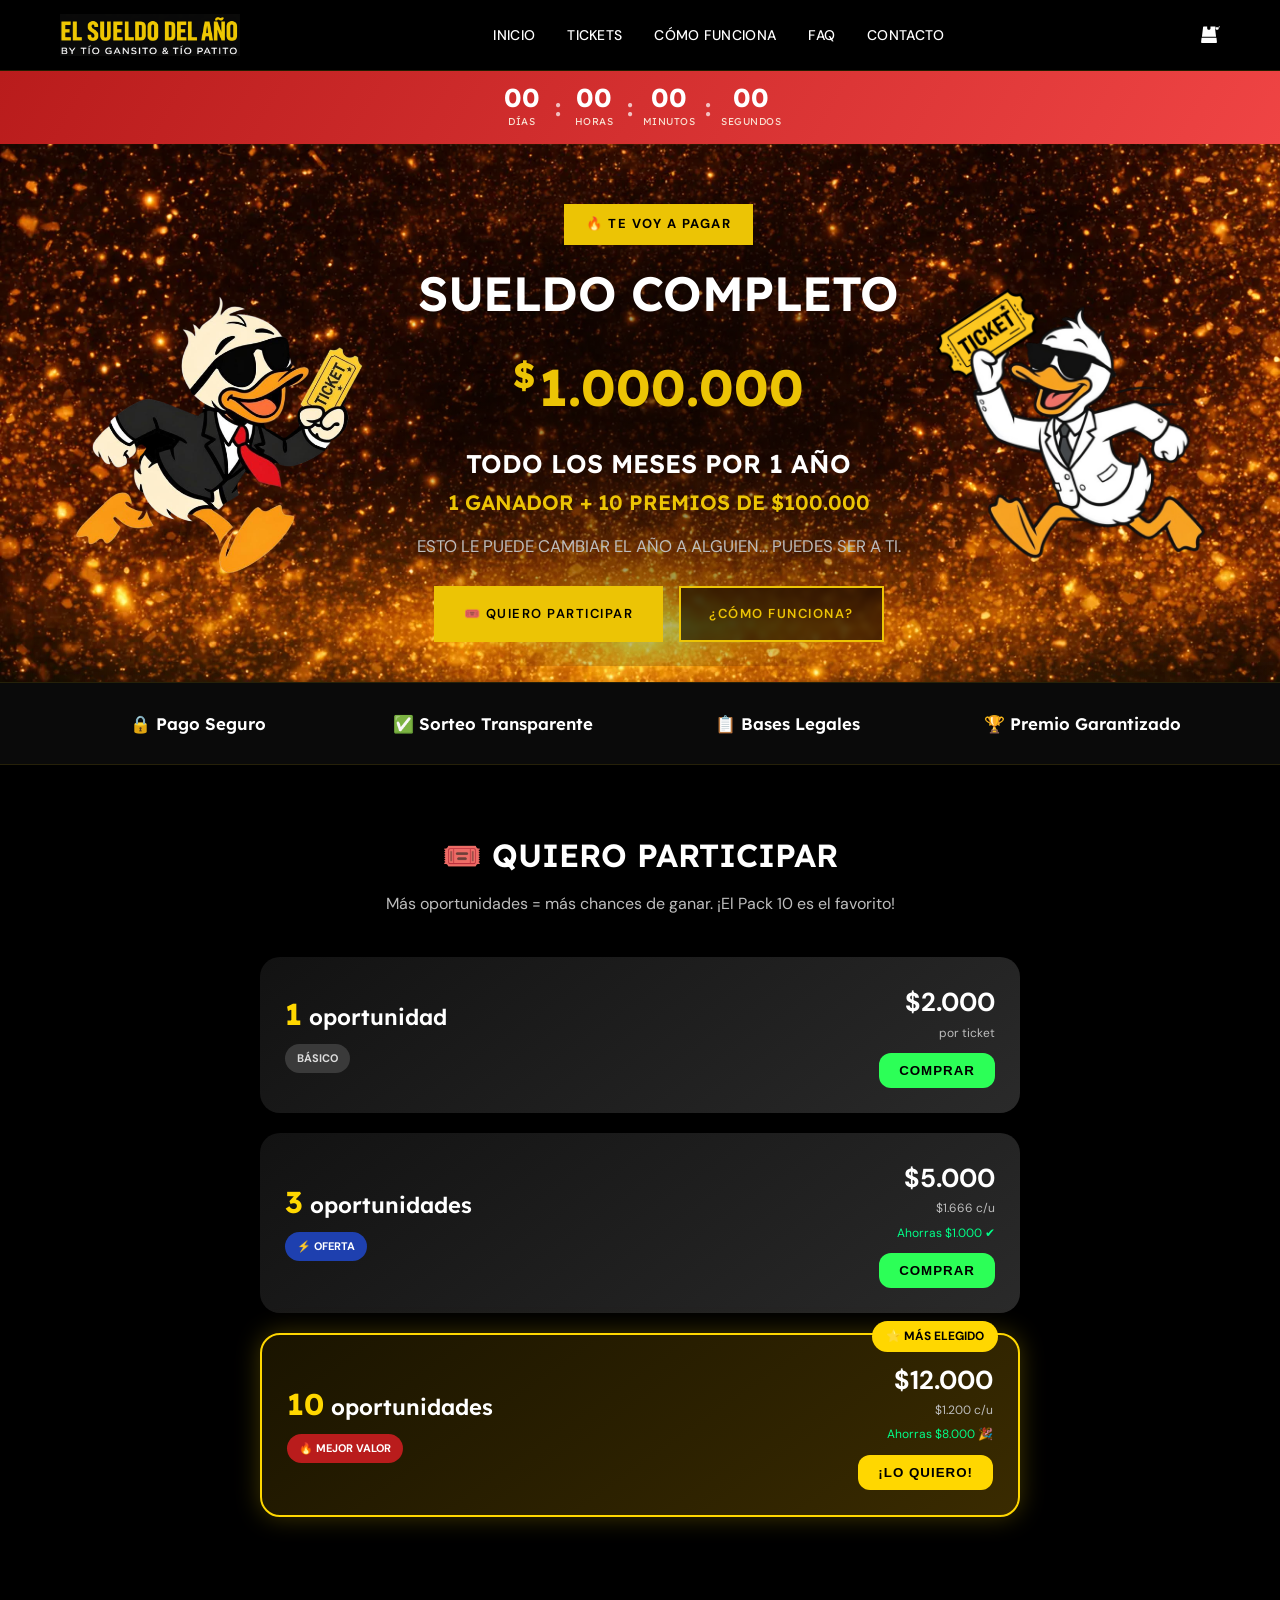
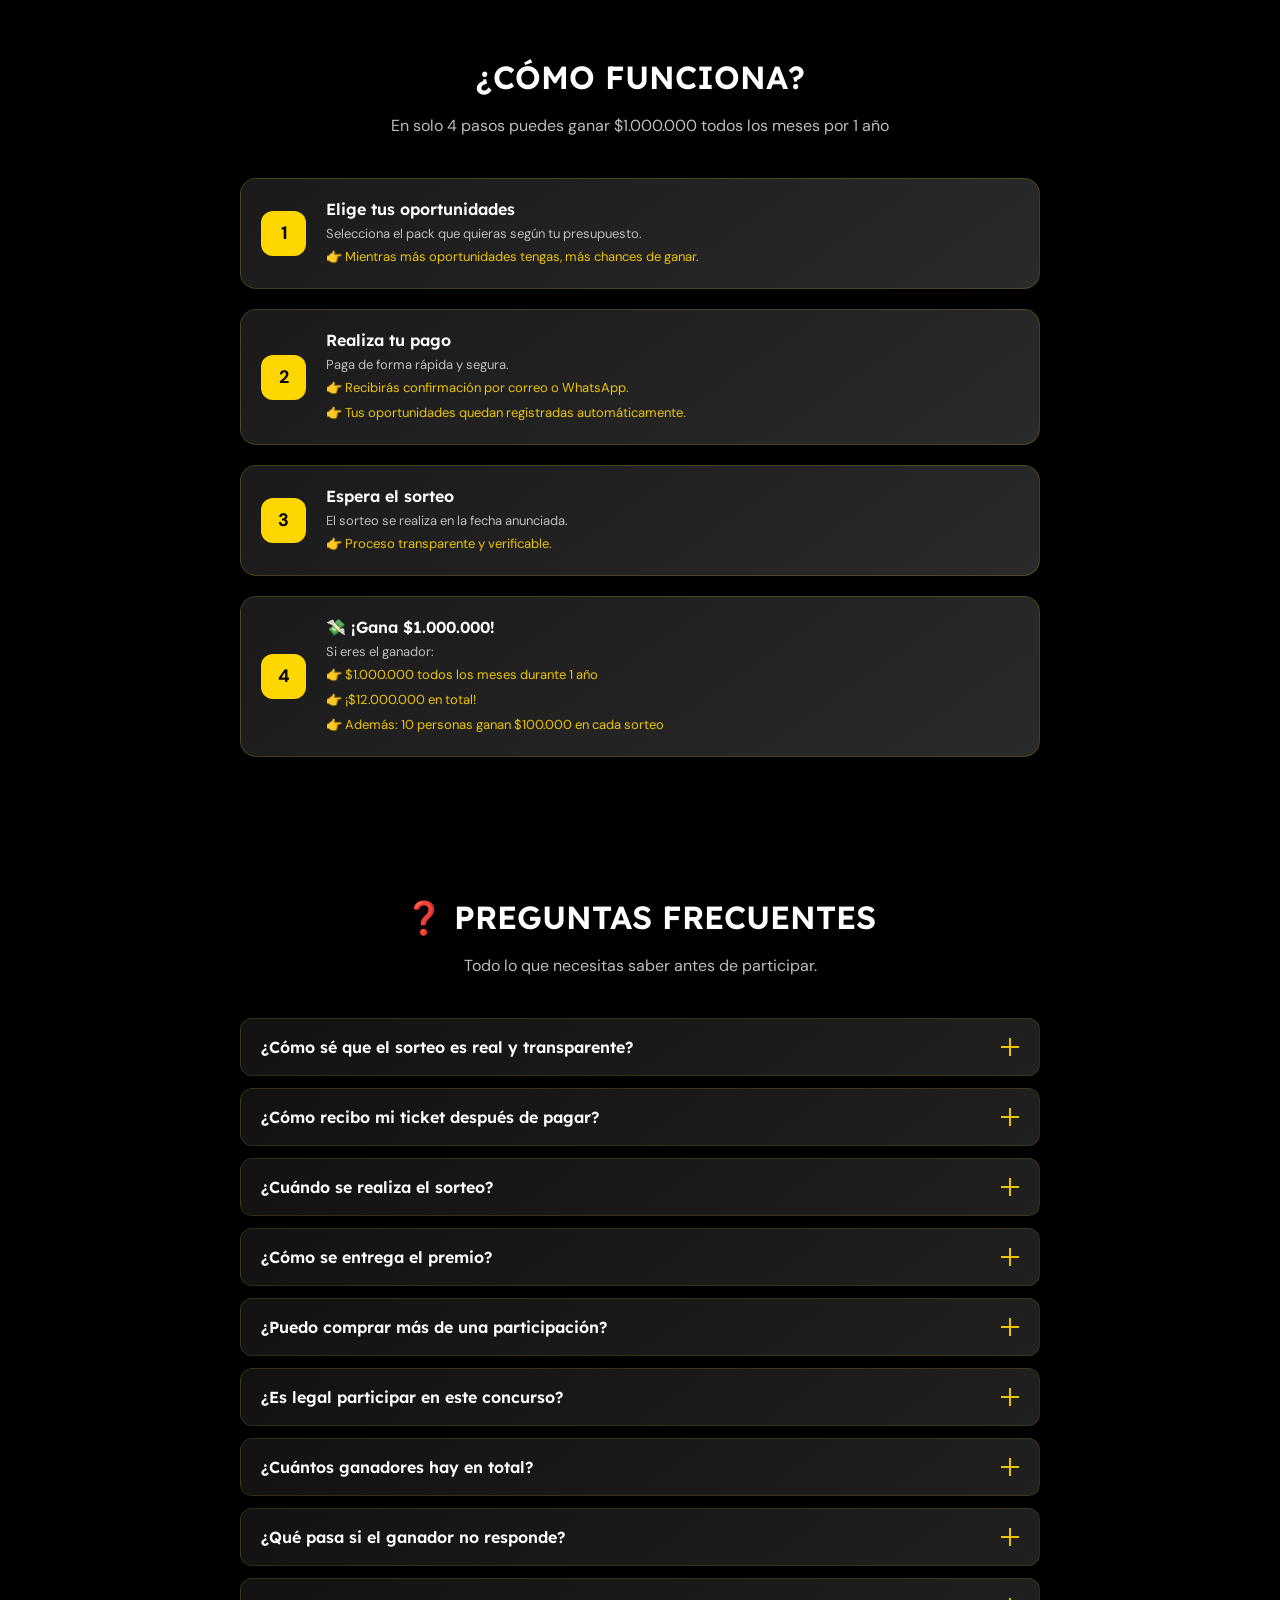
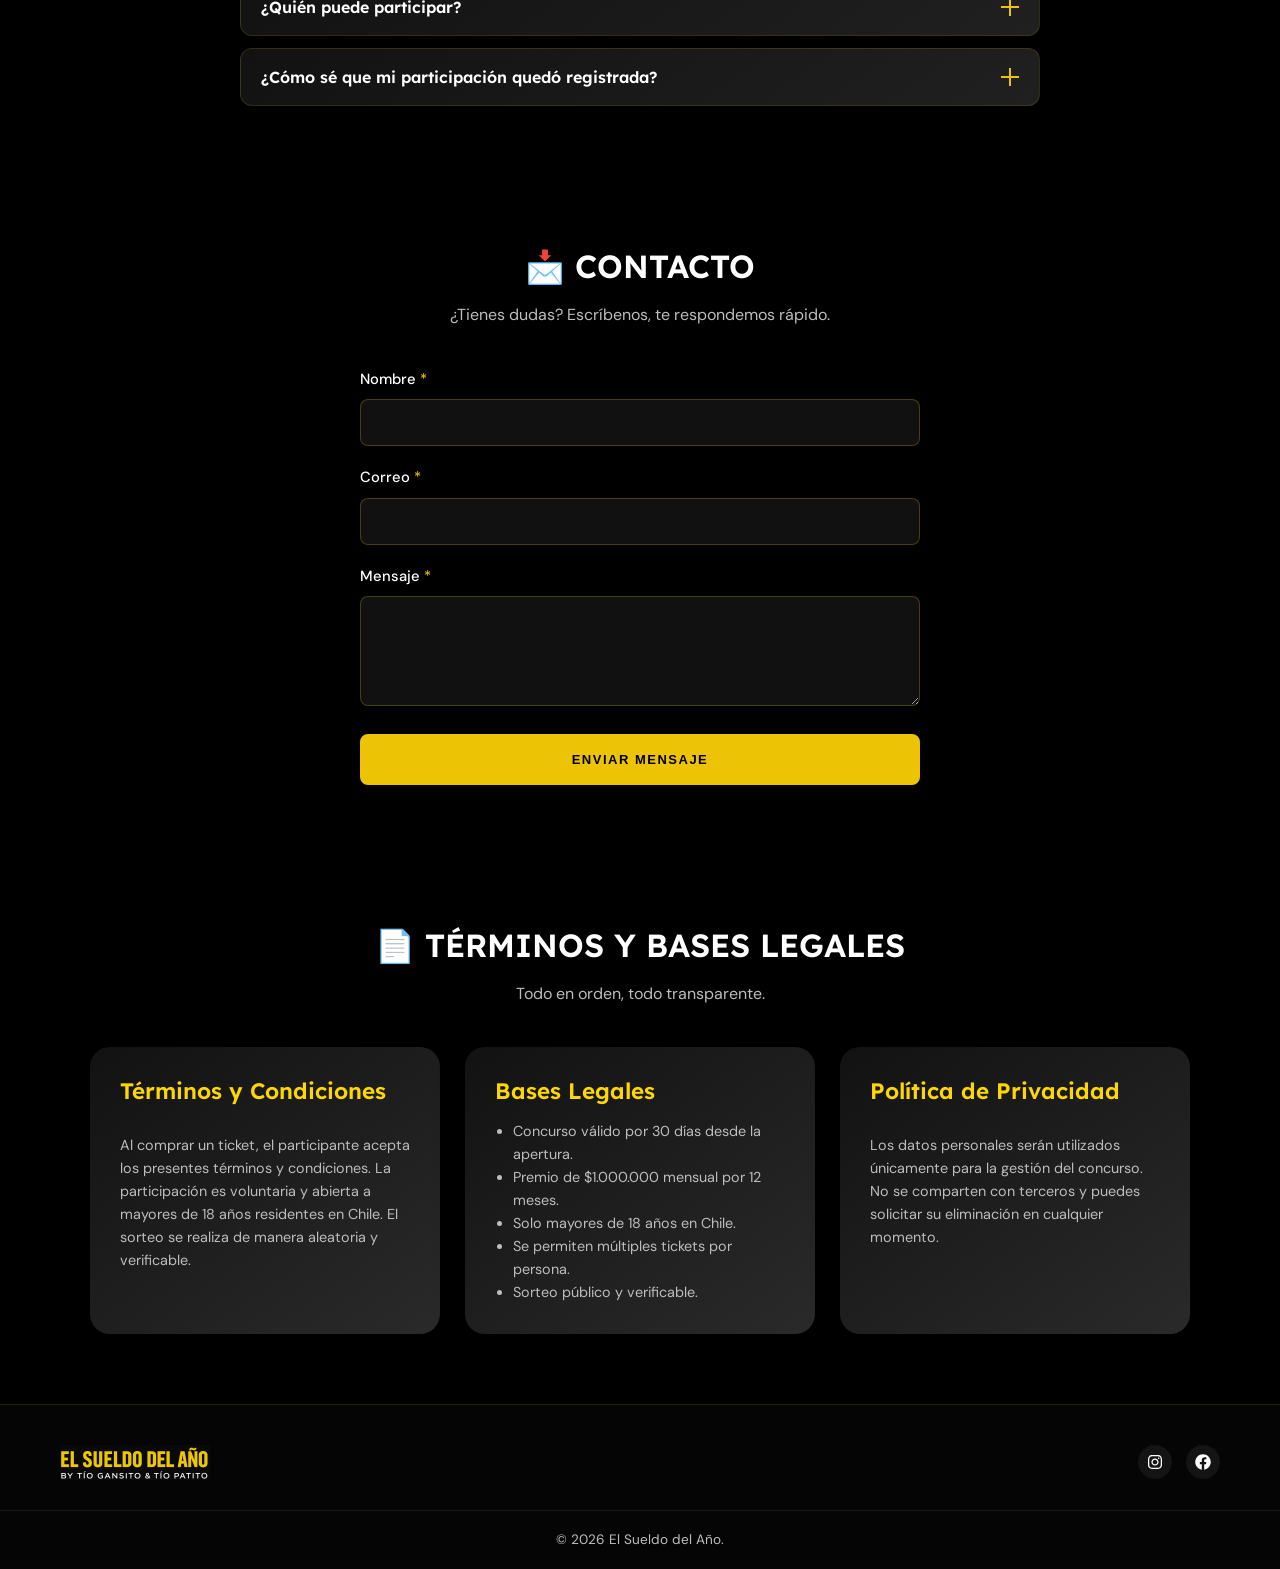
==== commit 914f8c41: "Fix duck image distortion: missing height:auto stretched them vertically Root cause of the "achatado" ====
--- a/index.html
+++ b/index.html
@@ -68,7 +68,7 @@
     <div class="sparkle-field" id="sparkle-field" aria-hidden="true"></div>
     <div class="hero-inner ast-container">
       <div class="hero-mascot reveal" data-reveal>
-        <img src="assets/img/mascot-duck-trim.png" alt="Tío Patito, mascota de Pato Ganso" loading="eager" width="450" height="450">
+        <img src="assets/img/mascot-duck-trim.png" alt="Tío Patito, mascota de Pato Ganso" loading="eager" width="649" height="642">
       </div>
       <div class="hero-copy reveal" data-reveal>
         <a href="#ticket" class="pill-btn">🔥 TE VOY A PAGAR</a>
@@ -85,7 +85,7 @@
         </div>
       </div>
       <div class="hero-ticket-img reveal" data-reveal>
-        <img src="assets/img/ticket-graphic-trim.png" alt="Ticket de participación El Sueldo del Año" width="380" height="380">
+        <img src="assets/img/ticket-graphic-trim.png" alt="Ticket de participación El Sueldo del Año" width="624" height="624">
       </div>
     </div>
   </section>
--- a/assets/css/style.css
+++ b/assets/css/style.css
@@ -31,7 +31,7 @@
   overflow-x: hidden;
 }
 
-img{ max-width: 100%; display: block; }
+img{ max-width: 100%; height: auto; display: block; }
 
 a{ color: var(--gold); text-decoration: none; }
 a:hover{ color: var(--gold-bright); }
@@ -677,19 +677,19 @@
 /* ============ RESPONSIVE ============ */
 @media (max-width: 980px){
   .hero-inner{ grid-template-columns: 1fr; }
-  .hero-mascot img, .hero-ticket-img img{ max-width: 200px; }
+  .hero-mascot img, .hero-ticket-img img{ max-width: 160px; }
   .trust-grid{ grid-template-columns: repeat(2, 1fr); }
 }
 
 /* ---- Mobile-first tuning: keep CTA close to the fold ---- */
 @media (max-width: 767px){
-  .hero{ padding: 28px 0 24px; }
-  .hero-inner{ gap: 2px; }
+  .hero{ padding: 24px 0 20px; }
+  .hero-inner{ gap: 0; }
   .hero-mascot{ order: 1; }
   .hero-copy{ order: 2; }
   .hero-ticket-img{ order: 3; }
-  .hero-mascot img{ max-width: 128px; margin-bottom: -8px; }
-  .hero-ticket-img img{ max-width: 130px; margin-top: 6px; }
+  .hero-mascot img{ max-width: 96px; margin-bottom: -4px; }
+  .hero-ticket-img img{ max-width: 96px; margin-top: 2px; }
   .pill-btn{ margin-bottom: 12px; padding: 9px 18px; font-size: 12px; }
   .hero-title{ font-size: 2.1rem; margin-bottom: .2em; }
   .hero-counter{ font-size: 2.3rem; margin: 4px 0 12px; }
@@ -748,6 +748,8 @@
 }
 
 @media (max-width: 640px){
+  .hero-mascot img{ max-width: 80px; }
+  .hero-ticket-img img{ max-width: 80px; }
   .hero-title{ font-size: 2.2rem; }
   .hero-counter{ font-size: 2.4rem; }
   .hero-sub{ font-size: 1.25rem; }
